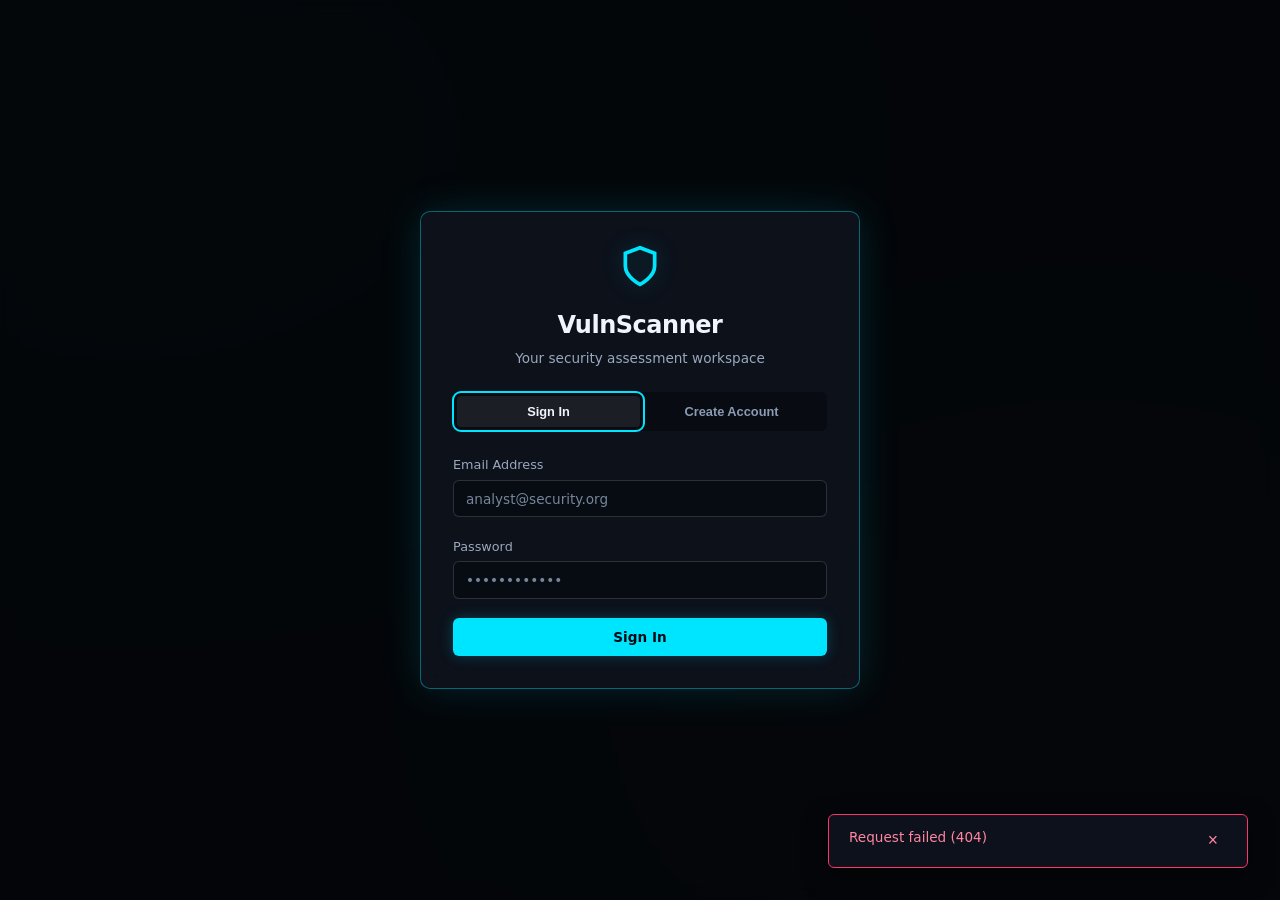
==== frontend/index.html @ 940dbb70 "Initial commit: VulnScanner baseline Includes lint cleanup (ruff clean) and parsing Nmap XML with de" ====
<!DOCTYPE html>
<html lang="en">
<head>
  <meta charset="UTF-8">
  <meta name="viewport" content="width=device-width, initial-scale=1.0">
  <title>VulnScanner | Security Assessment Workspace</title>
  <meta name="description" content="Manage authorized security scans, review findings, and prepare vulnerability assessment reports.">
  <meta name="theme-color" content="#07090e">
  <link rel="stylesheet" href="styles.css">
</head>
<body class="cyber-theme">
  <a href="#main-content" class="skip-link">Skip to main content</a>
  <!-- Toast Container: each toast carries its own status or alert role. -->
  <div id="toast-container" class="toast-container"></div>

  <!-- Shown until the stored session has been checked. -->
  <div id="session-check" class="session-check" role="status">
    <span class="spinner" aria-hidden="true"></span>
    <span>Checking your session…</span>
  </div>
  <noscript><p class="session-check">VulnScanner needs JavaScript to run.</p></noscript>

  <!-- Auth Modal (Login / Register) -->
  <div id="auth-modal" class="modal-backdrop hidden">
    <div class="modal-card glass-panel auth-card" role="dialog" aria-modal="true" aria-labelledby="auth-dialog-title" tabindex="-1">
      <div class="auth-header">
        <div class="logo-badge">
          <div class="shield-pulse"></div>
          <svg class="shield-icon" viewBox="0 0 24 24" fill="none" stroke="currentColor" stroke-width="2">
            <path d="M12 22s8-4 8-10V5l-8-3-8 3v7c0 6 8 10 8 10z"/>
          </svg>
        </div>
        <h2 id="auth-dialog-title">VulnScanner</h2>
        <p class="subtitle">Your security assessment workspace</p>
      </div>

      <div class="auth-tabs" aria-label="Account access">
        <button type="button" id="tab-login-btn" class="auth-tab-btn active" aria-pressed="true" data-action="switch-auth-tab" data-tab="login">Sign In</button>
        <button type="button" id="tab-register-btn" class="auth-tab-btn" aria-pressed="false" data-action="switch-auth-tab" data-tab="register">Create Account</button>
      </div>

      <!-- Login Form -->
      <form id="login-form" class="auth-form">
        <div class="form-group">
          <label for="login-email">Email Address</label>
          <input type="email" id="login-email" required placeholder="analyst@security.org" autocomplete="username">
        </div>
        <div class="form-group">
          <label for="login-password">Password</label>
          <input type="password" id="login-password" required placeholder="••••••••••••" autocomplete="current-password">
        </div>
        <button type="submit" id="login-submit-btn" class="btn btn-primary btn-block">
          <span class="btn-text">Sign In</span>
          <span class="spinner hidden" aria-hidden="true"></span>
        </button>
      </form>

      <!-- Register Form -->
      <form id="register-form" class="auth-form hidden">
        <div class="form-group">
          <label for="reg-fullname">Full Name</label>
          <input type="text" id="reg-fullname" required placeholder="Alex Vance" autocomplete="name">
        </div>
        <div class="form-group">
          <label for="reg-email">Email Address</label>
          <input type="email" id="reg-email" required placeholder="alex@company.com" autocomplete="email">
        </div>
        <div class="form-group">
          <label for="reg-password">Password (12+ characters)</label>
          <input type="password" id="reg-password" required minlength="12" placeholder="Minimum 12 characters" autocomplete="new-password">
        </div>
        <button type="submit" id="reg-submit-btn" class="btn btn-primary btn-block">
          <span class="btn-text">Create Account</span>
          <span class="spinner hidden" aria-hidden="true"></span>
        </button>
        <p class="form-hint auth-note">After signing in, create an organization to organize your scans and findings.</p>
      </form>
    </div>
  </div>

  <!-- Application Shell -->
  <div id="app-shell" class="app-layout hidden">
    <!-- Sidebar Navigation -->
    <aside class="sidebar glass-panel">
      <div class="brand-section">
        <div class="brand-logo">
          <svg class="brand-svg" viewBox="0 0 24 24" fill="none" stroke="currentColor" stroke-width="2">
            <path d="M12 22s8-4 8-10V5l-8-3-8 3v7c0 6 8 10 8 10z"/>
          </svg>
        </div>
        <div class="brand-info">
          <span class="brand-title">VulnScanner</span>
          <span class="brand-version">SECURITY WORKSPACE</span>
        </div>
      </div>

      <!-- Organization Selector -->
      <div class="org-selector-container">
        <label class="section-label" for="active-org-select">Active Organization</label>
        <div class="select-wrapper">
          <select id="active-org-select">
            <option value="">Loading Organizations...</option>
          </select>
        </div>
        <button type="button" class="btn btn-xs btn-ghost mt-1" data-action="open-modal" data-modal="new-org-modal">+ New Organization</button>
      </div>

      <!-- Navigation Links -->
      <nav class="nav-menu" aria-label="Workspace navigation">
        <button type="button" class="nav-item active" data-action="navigate" data-view="dashboard">
          <svg viewBox="0 0 24 24" fill="none" stroke="currentColor" stroke-width="2"><rect x="3" y="3" width="7" height="7"/><rect x="14" y="3" width="7" height="7"/><rect x="14" y="14" width="7" height="7"/><rect x="3" y="14" width="7" height="7"/></svg>
          <span>Dashboard</span>
        </button>
        <button type="button" class="nav-item" data-action="navigate" data-view="scans">
          <svg viewBox="0 0 24 24" fill="none" stroke="currentColor" stroke-width="2"><path d="M22 12A10 10 0 0 0 12 2v10z"/><path d="M12 22a10 10 0 0 0 10-10H12z"/></svg>
          <span>Scans & Audits</span>
        </button>
        <button type="button" class="nav-item" data-action="navigate" data-view="findings">
          <svg viewBox="0 0 24 24" fill="none" stroke="currentColor" stroke-width="2"><path d="M10.29 3.86L1.82 18a2 2 0 0 0 1.71 3h16.94a2 2 0 0 0 1.71-3L13.71 3.86a2 2 0 0 0-3.42 0z"/><line x1="12" y1="9" x2="12" y2="13"/><line x1="12" y1="17" x2="12.01" y2="17"/></svg>
          <span>Findings & Guidance</span>
        </button>
        <button type="button" class="nav-item" data-action="navigate" data-view="assets">
          <svg viewBox="0 0 24 24" fill="none" stroke="currentColor" stroke-width="2"><rect x="2" y="2" width="20" height="8" rx="2" ry="2"/><rect x="2" y="14" width="20" height="8" rx="2" ry="2"/><line x1="6" y1="6" x2="6.01" y2="6"/><line x1="6" y1="18" x2="6.01" y2="18"/></svg>
          <span>Asset Inventory</span>
        </button>
        <button type="button" class="nav-item" data-action="navigate" data-view="authorizations">
          <svg viewBox="0 0 24 24" fill="none" stroke="currentColor" stroke-width="2"><path d="M14 2H6a2 2 0 0 0-2 2v16a2 2 0 0 0 2 2h12a2 2 0 0 0 2-2V8z"/><polyline points="14 2 14 8 20 8"/><line x1="16" y1="13" x2="8" y2="13"/><line x1="16" y1="17" x2="8" y2="17"/><polyline points="10 9 9 9 8 9"/></svg>
          <span>Scope Authorizations</span>
        </button>
        <button type="button" class="nav-item" data-action="navigate" data-view="reports">
          <svg viewBox="0 0 24 24" fill="none" stroke="currentColor" stroke-width="2"><path d="M21 15v4a2 2 0 0 1-2 2H5a2 2 0 0 1-2-2v-4"/><polyline points="7 10 12 15 17 10"/><line x1="12" y1="15" x2="12" y2="3"/></svg>
          <span>Reports Center</span>
        </button>
      </nav>

      <!-- Scanner Telemetry Monitor in Sidebar -->
      <div class="sidebar-telemetry glass-panel-subtle">
        <div class="telemetry-header">
          <span class="telemetry-title">Scanner Availability</span>
          <span id="scanner-health-dot" class="status-indicator" role="img" aria-label="Checking scanner availability"></span>
        </div>
        <div id="toolchain-list" class="tool-tags">
          <span class="tool-tag" id="tool-nmap">Nmap <span class="tag-status">...</span></span>
          <span class="tool-tag" id="tool-nuclei">Nuclei <span class="tag-status">...</span></span>
          <span class="tool-tag" id="tool-testssl">TestSSL <span class="tag-status">...</span></span>
        </div>
      </div>

      <!-- User Profile & Logout -->
      <div class="sidebar-footer">
        <div class="user-info">
          <div class="user-avatar" id="user-avatar-initials">U</div>
          <div class="user-details">
            <span class="user-name" id="user-display-name">Security Analyst</span>
            <span class="user-role" id="user-role-badge">Member</span>
          </div>
        </div>
        <button type="button" class="btn-icon" title="Sign out" aria-label="Sign out" data-action="logout">
          <svg viewBox="0 0 24 24" fill="none" stroke="currentColor" stroke-width="2"><path d="M9 21H5a2 2 0 0 1-2-2V5a2 2 0 0 1 2-2h4"/><polyline points="16 17 21 12 16 7"/><line x1="21" y1="12" x2="9" y2="12"/></svg>
        </button>
      </div>
    </aside>

    <!-- Main Content Area -->
    <main id="main-content" class="main-content" tabindex="-1">
      <!-- Top Bar -->
      <header class="topbar glass-panel">
        <div class="topbar-left">
          <h1 id="page-title" class="page-title" tabindex="-1">Dashboard</h1>
          <span id="page-subtitle" class="page-subtitle">Security posture overview</span>
        </div>
        <div class="topbar-right">
          <button type="button" id="refresh-data-btn" class="btn btn-ghost" data-action="refresh" aria-label="Refresh organization data">
            <svg viewBox="0 0 24 24" fill="none" stroke="currentColor" stroke-width="2" class="btn-svg" aria-hidden="true"><polyline points="23 4 23 10 17 10"/><polyline points="1 20 1 14 7 14"/><path d="M3.51 9a9 9 0 0 1 14.85-3.36L23 10M1 14l4.64 4.36A9 9 0 0 0 20.49 15"/></svg>
            <span class="btn-text">Refresh</span>
          </button>
          <button type="button" id="quick-scan-btn" class="btn btn-primary" data-min-role="analyst" data-action="open-modal" data-modal="new-scan-modal">
            <svg viewBox="0 0 24 24" fill="none" stroke="currentColor" stroke-width="2" class="btn-svg"><polygon points="5 3 19 12 5 21 5 3"/></svg>
            <span>Launch New Scan</span>
          </button>
        </div>
      </header>

      <!-- View Containers -->
      <div class="content-scroll">
        <!-- 1. DASHBOARD VIEW -->
        <section id="view-dashboard" class="view-panel active">
          <div class="workspace-intro">
            <div>
              <p class="eyebrow">ASSESS · UNDERSTAND · REMEDIATE</p>
              <h2>A clearer view of your exposure</h2>
              <p>Track authorized assessments and prioritize findings with the evidence behind them.</p>
            </div>
            <span class="workspace-marker"><span class="status-indicator"></span> Assessment workspace</span>
          </div>
          <!-- Stat Metrics Grid -->
          <div class="metrics-grid">
            <div class="metric-card glass-panel border-glow-cyan">
              <div class="metric-icon cyan">
                <svg viewBox="0 0 24 24" fill="none" stroke="currentColor" stroke-width="2"><circle cx="12" cy="12" r="10"/><polyline points="12 6 12 12 16 14"/></svg>
              </div>
              <div class="metric-data">
                <span class="metric-label">Active / Total Scans</span>
                <span class="metric-value" id="stat-scans-count">0 / 0</span>
              </div>
            </div>

            <div class="metric-card glass-panel border-glow-red">
              <div class="metric-icon red">
                <svg viewBox="0 0 24 24" fill="none" stroke="currentColor" stroke-width="2"><path d="M10.29 3.86L1.82 18a2 2 0 0 0 1.71 3h16.94a2 2 0 0 0 1.71-3L13.71 3.86a2 2 0 0 0-3.42 0z"/></svg>
              </div>
              <div class="metric-data">
                <span class="metric-label">Critical & High Findings</span>
                <span class="metric-value text-red" id="stat-critical-count">0</span>
              </div>
            </div>

            <div class="metric-card glass-panel border-glow-green">
              <div class="metric-icon green">
                <svg viewBox="0 0 24 24" fill="none" stroke="currentColor" stroke-width="2"><rect x="2" y="2" width="20" height="8" rx="2"/><rect x="2" y="14" width="20" height="8" rx="2"/></svg>
              </div>
              <div class="metric-data">
                <span class="metric-label">Discovered Assets</span>
                <span class="metric-value text-green" id="stat-assets-count">0</span>
              </div>
            </div>

            <div class="metric-card glass-panel border-glow-amber">
              <div class="metric-icon amber">
                <svg viewBox="0 0 24 24" fill="none" stroke="currentColor" stroke-width="2"><path d="M12 22s8-4 8-10V5l-8-3-8 3v7c0 6 8 10 8 10z"/></svg>
              </div>
              <div class="metric-data">
                <span class="metric-label">Authorizations in Scope</span>
                <span class="metric-value text-amber" id="stat-auth-count">0</span>
              </div>
            </div>
          </div>

          <!-- Recent Scans & Vulnerability Breakdown -->
          <div class="dashboard-columns">
            <div class="dashboard-col glass-panel">
              <div class="col-header">
                <h3>Recent Scan Executions</h3>
                <button type="button" class="btn btn-xs btn-ghost" data-action="navigate" data-view="scans" aria-label="View all scans">View All</button>
              </div>
              <div id="dashboard-recent-scans" class="table-responsive">
                <div class="empty-state">No scans recorded for this organization.</div>
              </div>
            </div>

            <div class="dashboard-col glass-panel">
              <div class="col-header">
                <h3>Top Severity Findings</h3>
                <button type="button" class="btn btn-xs btn-ghost" data-action="navigate" data-view="findings" aria-label="Triage all findings">Triage All</button>
              </div>
              <div id="dashboard-top-findings" class="findings-mini-list">
                <div class="empty-state">No findings recorded yet. Results will appear after an assessment.</div>
              </div>
            </div>
          </div>
          <div class="assessment-guide glass-panel-subtle">
            <div class="guide-heading">
              <h3>Start with an authorized assessment</h3>
              <p>A scan's coverage and evidence help you interpret its findings.</p>
            </div>
            <div class="guide-steps">
              <button type="button" class="guide-step" data-action="navigate" data-view="authorizations"><span class="step-number">01</span><span><strong>Define your scope</strong><small>Record permission and approved targets</small></span><span class="step-arrow" aria-hidden="true">↗</span></button>
              <button type="button" class="guide-step" data-action="navigate" data-view="scans"><span class="step-number">02</span><span><strong>Run an assessment</strong><small>Choose a profile and follow its progress</small></span><span class="step-arrow" aria-hidden="true">↗</span></button>
              <button type="button" class="guide-step" data-action="navigate" data-view="findings"><span class="step-number">03</span><span><strong>Review the evidence</strong><small>Triage findings and plan remediation</small></span><span class="step-arrow" aria-hidden="true">↗</span></button>
            </div>
          </div>
        </section>

        <!-- 2. SCANS & AUDITS VIEW -->
        <section id="view-scans" class="view-panel">
          <div class="panel-header-actions">
            <div>
              <h2>Security Scans & Assessments</h2>
              <p class="section-desc">Manage, trigger, and inspect live vulnerability assessment jobs.</p>
            </div>
            <button type="button" class="btn btn-primary" data-min-role="analyst" data-action="open-modal" data-modal="new-scan-modal">+ Configure & Run Scan</button>
          </div>

          <!-- Live Scan Terminal Stream (when active scan selected) -->
          <div id="live-scan-container" class="live-scan-card glass-panel hidden">
            <div class="live-scan-header">
              <div class="live-title-group">
                <span class="pulse-indicator"></span>
                <span class="live-title">Live Execution Console: <strong id="live-scan-target">Target</strong></span>
                <span class="badge badge-info" id="live-scan-status-badge" aria-live="polite">RUNNING</span>
              </div>
              <div class="live-actions">
                <span class="elapsed-timer" id="live-scan-timer">00:00</span>
                <button type="button" class="btn btn-xs btn-danger" id="cancel-scan-btn" data-action="cancel-scan">Cancel Scan</button>
                <button type="button" class="btn btn-xs btn-ghost" data-action="close-monitor">Close Monitor</button>
              </div>
            </div>
            <div class="progress-bar-container">
              <div id="live-scan-progress-bar" class="progress-bar" role="progressbar" aria-label="Scan progress" aria-valuemin="0" aria-valuemax="100" aria-valuenow="0"></div>
            </div>
            <pre id="live-scan-console" class="terminal-window" tabindex="0" aria-label="Live scan activity">Connecting to live scan stream...</pre>
          </div>

          <!-- Historical Scans Table -->
          <div class="glass-panel mt-3">
            <div id="scans-table-container" class="table-responsive">
              <table class="data-table">
                <thead>
                  <tr>
                    <th>Scan ID</th>
                    <th>Profile</th>
                    <th>Targets</th>
                    <th>Status</th>
                    <th>Findings</th>
                    <th>Created</th>
                    <th>Actions</th>
                  </tr>
                </thead>
                <tbody id="scans-tbody">
                  <tr><td colspan="7" class="text-center">Loading scan runs...</td></tr>
                </tbody>
              </table>
            </div>
          </div>
        </section>

        <!-- 3. FINDINGS & AI TRIAGE VIEW -->
        <section id="view-findings" class="view-panel">
          <div class="panel-header-actions">
            <div>
              <h2>Vulnerability Findings & AI Remediation</h2>
              <p class="section-desc">Review scanner evidence, severity, and remediation guidance in one place.</p>
            </div>
            <div class="filter-group">
              <select id="findings-severity-filter" aria-label="Filter by severity">
                <option value="">All Severities</option>
                <option value="critical">Critical</option>
                <option value="high">High</option>
                <option value="medium">Medium</option>
                <option value="low">Low</option>
                <option value="info">Informational</option>
              </select>
              <select id="findings-status-filter" aria-label="Filter by finding status">
                <option value="">All Statuses</option>
                <option value="open">Open</option>
                <option value="in_progress">In Progress</option>
                <option value="fixed">Fixed</option>
                <option value="accepted_risk">Accepted Risk</option>
                <option value="false_positive">False Positive</option>
              </select>
            </div>
          </div>

          <div class="glass-panel">
            <div class="table-responsive">
              <table class="data-table">
                <thead>
                  <tr>
                    <th>Severity</th>
                    <th>Vulnerability Title</th>
                    <th>Target / Host</th>
                    <th>Port/Proto</th>
                    <th>Tool</th>
                    <th>Status</th>
                    <th>Remediation & Details</th>
                  </tr>
                </thead>
                <tbody id="findings-tbody">
                  <tr><td colspan="7" class="text-center">Loading findings...</td></tr>
                </tbody>
              </table>
            </div>
          </div>
        </section>

        <!-- 4. ASSET INVENTORY VIEW -->
        <section id="view-assets" class="view-panel">
          <div class="panel-header-actions">
            <div>
              <h2>Discovered Assets & Services</h2>
              <p class="section-desc">Inventory of active IP addresses, hostnames, and exposed network services.</p>
            </div>
          </div>

          <div class="glass-panel">
            <div class="table-responsive">
              <table class="data-table">
                <thead>
                  <tr>
                    <th>Type</th>
                    <th>IP Address</th>
                    <th>Hostname</th>
                    <th>OS Detection</th>
                    <th>Open Ports & Services</th>
                    <th>First Discovered</th>
                  </tr>
                </thead>
                <tbody id="assets-tbody">
                  <tr><td colspan="6" class="text-center">Loading assets...</td></tr>
                </tbody>
              </table>
            </div>
          </div>
        </section>

        <!-- 5. SCOPE AUTHORIZATIONS VIEW -->
        <section id="view-authorizations" class="view-panel">
          <div class="panel-header-actions">
            <div>
              <h2>Scope Authorizations</h2>
              <p class="section-desc">Record permission, approved targets, and validity dates before launching a scan.</p>
            </div>
            <button type="button" class="btn btn-primary" data-min-role="admin" data-action="open-modal" data-modal="new-auth-modal">+ Authorize New Targets</button>
          </div>

          <div class="glass-panel">
            <div class="table-responsive">
              <table class="data-table">
                <thead>
                  <tr>
                    <th>Reference / Signer</th>
                    <th>Authorized Targets / Scope</th>
                    <th>Status</th>
                    <th>Authorized On</th>
                    <th>Expires</th>
                    <th>Actions</th>
                  </tr>
                </thead>
                <tbody id="authorizations-tbody">
                  <tr><td colspan="6" class="text-center">Loading authorizations...</td></tr>
                </tbody>
              </table>
            </div>
          </div>
        </section>

        <!-- 6. REPORTS CENTER VIEW -->
        <section id="view-reports" class="view-panel">
          <div class="panel-header-actions">
            <div>
              <h2>Vulnerability Reports Center</h2>
              <p class="section-desc">Generate executive summaries and technical vulnerability reports.</p>
            </div>
            <button type="button" class="btn btn-primary" data-min-role="analyst" data-action="open-modal" data-modal="new-report-modal">+ Generate New Report</button>
          </div>

          <div class="glass-panel">
            <div class="table-responsive">
              <table class="data-table">
                <thead>
                  <tr>
                    <th>Title</th>
                    <th>Report Type</th>
                    <th>Generated For Scan</th>
                    <th>Created At</th>
                    <th>Download / View</th>
                  </tr>
                </thead>
                <tbody id="reports-tbody">
                  <tr><td colspan="5" class="text-center">Loading generated reports...</td></tr>
                </tbody>
              </table>
            </div>
          </div>
        </section>
      </div>
    </main>
  </div>

  <!-- MODAL: Launch Scan -->
  <div id="new-scan-modal" class="modal-backdrop hidden">
    <div class="modal-card glass-panel modal-lg" role="dialog" aria-modal="true" aria-labelledby="scan-dialog-title" tabindex="-1">
      <div class="modal-header">
        <h3 id="scan-dialog-title">Launch Security Scan</h3>
        <button type="button" class="modal-close" aria-label="Close scan dialog" data-action="close-modal" data-modal="new-scan-modal">&times;</button>
      </div>
      <form id="new-scan-form">
        <div class="form-group">
          <label for="scan-auth-select">Authorized Scope Reference *</label>
          <select id="scan-auth-select" required aria-describedby="scan-scope-hint">
            <option value="">Select approved scope authorization...</option>
          </select>
          <small id="scan-scope-hint" class="form-hint">Choose a valid authorization covering every target in this scan.</small>
          <div id="scan-approved-targets" class="approved-targets hidden" aria-live="polite">
            <span class="approved-targets-label">Approved targets</span>
            <ul id="scan-approved-targets-list" class="approved-target-list"></ul>
            <button type="button" id="use-approved-targets-btn" class="btn btn-xs btn-ghost" data-action="use-approved-targets">Use approved targets</button>
          </div>
        </div>

        <div class="form-group">
          <label for="scan-profile-select">Scan Assessment Profile *</label>
          <select id="scan-profile-select" required>
            <option value="">Select scanner profile...</option>
          </select>
          <div id="profile-description" class="profile-meta-box hidden"></div>
        </div>

        <div class="form-group">
          <label for="scan-targets-input">Target Addresses (Separated by space or comma) *</label>
          <textarea id="scan-targets-input" rows="3" required placeholder="e.g. app.example.com, 192.168.1.10" spellcheck="false" autocapitalize="none" aria-describedby="scan-targets-hint"></textarea>
          <small id="scan-targets-hint" class="form-hint">Must strictly belong to the authorized targets defined in your selected scope. The server accepts at most 50 targets per scan.</small>
        </div>

        <div id="intrusive-warning" class="alert-box alert-warning hidden">
          <strong>⚠️ Intrusive Scan Confirmation Required:</strong>
          <p>This profile performs active vulnerability testing that may generate significant traffic or trigger alerts. Only authorized administrators may launch this assessment.</p>
          <label class="checkbox-label">
            <input type="checkbox" id="intrusive-checkbox">
            I confirm explicit authorization for intrusive vulnerability testing against these targets.
          </label>
        </div>

        <div class="modal-footer">
          <button type="button" class="btn btn-ghost" data-action="close-modal" data-modal="new-scan-modal">Cancel</button>
          <button type="submit" id="start-scan-submit-btn" class="btn btn-primary">
            <span>Launch Scan</span>
          </button>
        </div>
      </form>
    </div>
  </div>

  <!-- MODAL: Create Authorization -->
  <div id="new-auth-modal" class="modal-backdrop hidden">
    <div class="modal-card glass-panel" role="dialog" aria-modal="true" aria-labelledby="authorization-dialog-title" tabindex="-1">
      <div class="modal-header">
        <h3 id="authorization-dialog-title">Authorize Target Scope</h3>
        <button type="button" class="modal-close" aria-label="Close authorization dialog" data-action="close-modal" data-modal="new-auth-modal">&times;</button>
      </div>
      <form id="new-auth-form">
        <div class="form-group">
          <label for="auth-signer-title">Authorization Title *</label>
          <input type="text" id="auth-signer-title" required minlength="3" maxlength="255" placeholder="e.g. October infrastructure assessment">
        </div>
        <div class="form-group">
          <label for="auth-signer-name">Authorized Signer Name *</label>
          <input type="text" id="auth-signer-name" required minlength="2" maxlength="255" placeholder="Jane Doe" autocomplete="name">
        </div>
        <div class="form-group">
          <label for="auth-signer-email">Signer Email *</label>
          <input type="email" id="auth-signer-email" required placeholder="jane.doe@company.com" autocomplete="email">
        </div>
        <div class="form-group">
          <label for="auth-targets">Allowed Targets (IPs, FQDNs, CIDRs separated by space or newline) *</label>
          <textarea id="auth-targets" rows="3" required placeholder="192.168.1.0/24&#10;security.example.com&#10;10.0.0.50" spellcheck="false" autocapitalize="none"></textarea>
        </div>
        <div class="form-row">
          <div class="form-group col-half">
            <label for="auth-date">Authorized On *</label>
            <input type="date" id="auth-date" required>
          </div>
          <div class="form-group col-half">
            <label for="auth-expiration">Expiration Date</label>
            <input type="date" id="auth-expiration">
          </div>
        </div>
        <div class="form-group">
          <label for="auth-notes">Scope Notes</label>
          <textarea id="auth-notes" rows="2" placeholder="Optional limits, contacts, or permitted testing windows"></textarea>
        </div>
        <div class="modal-footer">
          <button type="button" class="btn btn-ghost" data-action="close-modal" data-modal="new-auth-modal">Cancel</button>
          <button type="submit" id="create-auth-submit-btn" class="btn btn-primary">Save Authorization</button>
        </div>
      </form>
    </div>
  </div>

  <!-- MODAL: Finding Details & AI Remediation -->
  <div id="finding-detail-modal" class="modal-backdrop hidden">
    <div class="modal-card glass-panel modal-lg" role="dialog" aria-modal="true" aria-labelledby="finding-modal-title" tabindex="-1">
      <div class="modal-header">
        <div class="modal-title-with-badge">
          <span id="finding-modal-severity" class="badge">CRITICAL</span>
          <h3 id="finding-modal-title">Vulnerability Details</h3>
        </div>
        <button type="button" class="modal-close" aria-label="Close finding details" data-action="close-modal" data-modal="finding-detail-modal">&times;</button>
      </div>

      <div class="finding-modal-content">
        <div class="finding-meta-grid">
          <div class="meta-item">
            <span class="meta-label">Target Host</span>
            <span class="meta-val" id="finding-modal-target">-</span>
          </div>
          <div class="meta-item">
            <span class="meta-label">CVSS Base Score</span>
            <span class="meta-val text-red" id="finding-modal-cvss">-</span>
          </div>
          <div class="meta-item">
            <span class="meta-label">Detected By Tool</span>
            <span class="meta-val" id="finding-modal-tool">-</span>
          </div>
          <div class="meta-item">
            <span class="meta-label">Port / Protocol</span>
            <span class="meta-val" id="finding-modal-port">-</span>
          </div>
        </div>

        <div class="finding-section">
          <h4>Vulnerability Description</h4>
          <p id="finding-modal-desc" class="desc-text">-</p>
        </div>

        <div class="finding-section" id="finding-evidence-section">
          <h4>Scanner Evidence</h4>
          <pre id="finding-modal-evidence" class="code-preview" tabindex="0" aria-label="Scanner evidence">-</pre>
        </div>

        <!-- AI Remediation Guidance Section -->
        <div class="ai-guidance-container glass-panel-subtle">
          <div class="ai-guidance-header">
            <div class="ai-brand">
              <svg viewBox="0 0 24 24" fill="none" stroke="currentColor" stroke-width="2" class="ai-icon">
                <path d="M12 2v4M12 18v4M4.93 4.93l2.83 2.83M16.24 16.24l2.83 2.83M2 12h4M18 12h4M4.93 19.07l2.83-2.83M16.24 7.76l2.83-2.83"/>
              </svg>
              <span>AI Remediation Guidance</span>
            </div>
            <button type="button" id="fetch-ai-fix-btn" class="btn btn-xs btn-ai" data-action="generate-remediation">
              <span>Generate Guidance</span>
              <span class="spinner hidden" aria-hidden="true"></span>
            </button>
          </div>
          <div id="ai-remediation-body" class="ai-body">
            <p class="placeholder-text">Generate suggested remediation steps and validate them against your environment before applying changes.</p>
          </div>
        </div>
        <div class="finding-section triage-controls">
          <h4>Finding Status</h4>
          <div class="form-group">
            <label for="update-finding-status-select">Triage Status</label>
            <select id="update-finding-status-select">
              <option value="open">Open</option>
              <option value="in_progress">In Progress</option>
              <option value="fixed">Fixed</option>
              <option value="accepted_risk">Accepted Risk</option>
              <option value="false_positive">False Positive</option>
            </select>
          </div>
          <div id="finding-status-reason-group" class="form-group hidden">
            <label for="status-reason-input">Reason for Accepting Risk *</label>
            <textarea id="status-reason-input" rows="3" placeholder="Explain the decision, compensating controls, and review plan"></textarea>
          </div>
        </div>
      </div>

      <div class="modal-footer">
        <button type="button" class="btn btn-ghost" data-action="close-modal" data-modal="finding-detail-modal">Close</button>
        <button type="button" id="save-finding-status-btn" class="btn btn-primary" data-action="save-finding-status">Save Status</button>
      </div>
    </div>
  </div>

  <!-- MODAL: Generate Report -->
  <div id="new-report-modal" class="modal-backdrop hidden">
    <div class="modal-card glass-panel" role="dialog" aria-modal="true" aria-labelledby="report-dialog-title" tabindex="-1">
      <div class="modal-header">
        <h3 id="report-dialog-title">Generate Vulnerability Report</h3>
        <button type="button" class="modal-close" aria-label="Close report dialog" data-action="close-modal" data-modal="new-report-modal">&times;</button>
      </div>
      <form id="new-report-form">
        <div class="form-group">
          <label for="report-scan-select">Assessment Scope</label>
          <select id="report-scan-select">
            <option value="">All organization findings</option>
          </select>
          <small class="form-hint">Choose a specific scan to report on its findings and execution coverage.</small>
        </div>
        <div class="form-group">
          <label for="report-type-select">Report Type *</label>
          <select id="report-type-select" required>
            <option value="executive">Executive Summary (Risk & metrics)</option>
            <option value="technical">Technical Assessment (Findings & evidence)</option>
          </select>
        </div>
        <div class="form-group">
          <label for="report-title-input">Report Title</label>
          <input type="text" id="report-title-input" placeholder="e.g. Q4 Infrastructure Security Assessment">
        </div>
        <div class="modal-footer">
          <button type="button" class="btn btn-ghost" data-action="close-modal" data-modal="new-report-modal">Cancel</button>
          <button type="submit" id="create-report-submit-btn" class="btn btn-primary">Generate Report</button>
        </div>
      </form>
    </div>
  </div>

  <!-- MODAL: New Organization -->
  <div id="new-org-modal" class="modal-backdrop hidden">
    <div class="modal-card glass-panel" role="dialog" aria-modal="true" aria-labelledby="organization-dialog-title" tabindex="-1">
      <div class="modal-header">
        <h3 id="organization-dialog-title">Create Organization</h3>
        <button type="button" class="modal-close" aria-label="Close organization dialog" data-action="close-modal" data-modal="new-org-modal">&times;</button>
      </div>
      <form id="new-org-form">
        <div class="form-group">
          <label for="org-name-input">Organization Name *</label>
          <input type="text" id="org-name-input" required placeholder="Acme Cyber Security Corp">
        </div>
        <div class="form-group">
          <label for="org-slug-input">Organization Slug</label>
          <input type="text" id="org-slug-input" placeholder="Optional: generated from organization name" pattern="[a-z0-9]+(?:-[a-z0-9]+)*" autocomplete="off" spellcheck="false" autocapitalize="none">
          <small class="form-hint">Use lowercase letters, numbers, and hyphens.</small>
        </div>
        <div class="modal-footer">
          <button type="button" class="btn btn-ghost" data-action="close-modal" data-modal="new-org-modal">Cancel</button>
          <button type="submit" id="create-org-submit-btn" class="btn btn-primary">Create Organization</button>
        </div>
      </form>
    </div>
  </div>

  <script src="app.js"></script>
</body>
</html>
---- frontend/styles.css ----
/* ════════════════════════════════════════════════════════════════════════════
   VULNSCANNER - ADVANCED CYBERSECURITY DESIGN SYSTEM
   ════════════════════════════════════════════════════════════════════════════ */

:root {
  color-scheme: dark;
  --bg-space: #07090e;
  --bg-deep: #0c1017;
  --bg-panel: rgba(16, 22, 34, 0.75);
  --bg-panel-hover: rgba(23, 31, 48, 0.85);
  --bg-panel-subtle: rgba(255, 255, 255, 0.03);
  
  --border-subtle: rgba(255, 255, 255, 0.07);
  --border-bright: rgba(255, 255, 255, 0.15);
  --border-cyan: rgba(0, 229, 255, 0.4);
  
  --text-primary: #f0f4fc;
  --text-secondary: #9aa8be;
  --text-muted: #8a9bb4;
  
  --cyan: #00e5ff;
  --cyan-glow: rgba(0, 229, 255, 0.25);
  --green: #00f090;
  --green-glow: rgba(0, 240, 144, 0.25);
  --red: #ff3366;
  --red-glow: rgba(255, 51, 102, 0.25);
  --amber: #ffb700;
  --amber-glow: rgba(255, 183, 0, 0.25);
  --violet: #a855f7;
  --violet-glow: rgba(168, 85, 247, 0.25);

  /* Fonts are not downloaded (CSP font-src 'self'); installed faces are used when present. */
  --font-sans: 'Inter', system-ui, -apple-system, 'Segoe UI', Roboto, 'Helvetica Neue', Arial, sans-serif;
  --font-mono: 'Fira Code', ui-monospace, 'Cascadia Code', SFMono-Regular, Menlo, Consolas, 'Liberation Mono', monospace;

  --radius-sm: 6px;
  --radius-md: 10px;
  --radius-lg: 16px;
  --radius-full: 9999px;

  --transition: all 0.2s cubic-bezier(0.16, 1, 0.3, 1);
}

*, *::before, *::after {
  box-sizing: border-box;
  margin: 0;
  padding: 0;
}

body.cyber-theme {
  background-color: var(--bg-space);
  background-image: 
    radial-gradient(at 10% 15%, rgba(0, 229, 255, 0.04) 0px, transparent 50%),
    radial-gradient(at 85% 80%, rgba(168, 85, 247, 0.04) 0px, transparent 50%);
  color: var(--text-primary);
  font-family: var(--font-sans);
  line-height: 1.5;
  height: 100vh;
  height: 100dvh;
  overflow: hidden;
  -webkit-font-smoothing: antialiased;
}

/* ── Typography & Basics ─────────────────────────────────────────────────── */
h1, h2, h3, h4 {
  font-weight: 600;
  letter-spacing: -0.02em;
  color: var(--text-primary);
}

a {
  color: var(--cyan);
  text-decoration: none;
  transition: var(--transition);
}

a:hover {
  text-shadow: 0 0 8px var(--cyan-glow);
}

/* ── Glassmorphism Panels ────────────────────────────────────────────────── */
.glass-panel {
  background: var(--bg-panel);
  backdrop-filter: blur(16px);
  -webkit-backdrop-filter: blur(16px);
  border: 1px solid var(--border-subtle);
  border-radius: var(--radius-md);
  box-shadow: 0 8px 32px 0 rgba(0, 0, 0, 0.37);
}

.glass-panel-subtle {
  background: var(--bg-panel-subtle);
  border: 1px solid var(--border-subtle);
  border-radius: var(--radius-sm);
}

.border-glow-cyan { border-color: rgba(0, 229, 255, 0.2); }
.border-glow-red { border-color: rgba(255, 51, 102, 0.2); }
.border-glow-green { border-color: rgba(0, 240, 144, 0.2); }
.border-glow-amber { border-color: rgba(255, 183, 0, 0.2); }

/* ── Layout Shell ────────────────────────────────────────────────────────── */
.app-layout {
  display: flex;
  height: 100vh;
  height: 100dvh;
  width: 100%;
}

.sidebar {
  width: 270px;
  min-width: 270px;
  height: 100%;
  display: flex;
  flex-direction: column;
  padding: 1.25rem;
  border-radius: 0;
  border-right: 1px solid var(--border-subtle);
  border-top: none;
  border-bottom: none;
  border-left: none;
  z-index: 10;
  overflow-y: auto;
}

.brand-section {
  display: flex;
  align-items: center;
  gap: 0.75rem;
  padding-bottom: 1.25rem;
  border-bottom: 1px solid var(--border-subtle);
}

.brand-svg {
  width: 28px;
  height: 28px;
  stroke: var(--cyan);
  filter: drop-shadow(0 0 6px var(--cyan-glow));
}

.brand-title {
  font-size: 1.15rem;
  font-weight: 700;
  letter-spacing: -0.01em;
  background: linear-gradient(135deg, #ffffff 40%, var(--cyan) 100%);
  -webkit-background-clip: text;
  -webkit-text-fill-color: transparent;
}

.brand-version {
  font-size: 0.65rem;
  font-family: var(--font-mono);
  color: var(--cyan);
  letter-spacing: 0.05em;
  display: block;
}

/* ── Org Selector ────────────────────────────────────────────────────────── */
.org-selector-container {
  margin: 1.25rem 0 1rem;
}

.section-label {
  font-size: 0.7rem;
  font-weight: 600;
  text-transform: uppercase;
  letter-spacing: 0.05em;
  color: var(--text-muted);
  display: block;
  margin-bottom: 0.35rem;
}

.select-wrapper select, select, input, textarea {
  width: 100%;
  background: rgba(8, 12, 18, 0.85);
  border: 1px solid var(--border-bright);
  color: var(--text-primary);
  padding: 0.6rem 0.75rem;
  border-radius: var(--radius-sm);
  font-size: 0.85rem;
  font-family: var(--font-sans);
  outline: none;
  transition: var(--transition);
}

select:focus, input:focus, textarea:focus {
  border-color: var(--cyan);
  box-shadow: 0 0 0 2px var(--cyan-glow);
}

/* ── Navigation ──────────────────────────────────────────────────────────── */
.nav-menu {
  display: flex;
  flex-direction: column;
  gap: 0.35rem;
  flex: 1;
  min-height: 270px;
}

.nav-item {
  display: flex;
  align-items: center;
  gap: 0.75rem;
  padding: 0.65rem 0.85rem;
  border-radius: var(--radius-sm);
  background: transparent;
  border: none;
  color: var(--text-secondary);
  font-size: 0.875rem;
  font-weight: 500;
  cursor: pointer;
  transition: var(--transition);
  text-align: left;
}

.nav-item svg {
  width: 18px;
  height: 18px;
  stroke: currentColor;
  transition: var(--transition);
}

.nav-item:hover {
  background: var(--bg-panel-hover);
  color: var(--text-primary);
}

.nav-item.active {
  background: rgba(0, 229, 255, 0.08);
  color: var(--cyan);
  border-left: 3px solid var(--cyan);
  font-weight: 600;
}

.nav-item.active svg {
  stroke: var(--cyan);
  filter: drop-shadow(0 0 4px var(--cyan-glow));
}

/* ── Sidebar Telemetry ───────────────────────────────────────────────────── */
.sidebar-telemetry {
  padding: 0.75rem;
  margin-bottom: 1rem;
}

.telemetry-header {
  display: flex;
  justify-content: space-between;
  align-items: center;
  margin-bottom: 0.5rem;
}

.telemetry-title {
  font-size: 0.7rem;
  text-transform: uppercase;
  letter-spacing: 0.05em;
  color: var(--text-muted);
}

.status-indicator {
  width: 8px;
  height: 8px;
  border-radius: 50%;
  background: var(--text-muted);
}

.status-indicator.online {
  background: var(--green);
  box-shadow: 0 0 8px var(--green);
}

.tool-tags {
  display: flex;
  gap: 0.35rem;
  flex-wrap: wrap;
}

.tool-tag {
  font-size: 0.7rem;
  font-family: var(--font-mono);
  padding: 0.2rem 0.4rem;
  border-radius: 4px;
  background: rgba(255, 255, 255, 0.05);
  color: var(--text-secondary);
}

.tool-tag.active {
  background: rgba(0, 240, 144, 0.1);
  color: var(--green);
}

/* ── Sidebar Footer ──────────────────────────────────────────────────────── */
.sidebar-footer {
  display: flex;
  align-items: center;
  justify-content: space-between;
  padding-top: 1rem;
  border-top: 1px solid var(--border-subtle);
}

.user-info {
  display: flex;
  align-items: center;
  gap: 0.6rem;
}

.user-avatar {
  width: 32px;
  height: 32px;
  border-radius: 50%;
  background: linear-gradient(135deg, var(--cyan), var(--violet));
  color: #000;
  font-weight: 700;
  display: flex;
  align-items: center;
  justify-content: center;
  font-size: 0.8rem;
}

.user-details {
  display: flex;
  flex-direction: column;
}

.user-name {
  font-size: 0.8rem;
  font-weight: 600;
  color: var(--text-primary);
}

.user-role {
  font-size: 0.65rem;
  color: var(--cyan);
  text-transform: uppercase;
}

/* ── Main Content Area ───────────────────────────────────────────────────── */
.main-content {
  flex: 1;
  display: flex;
  flex-direction: column;
  height: 100%;
  overflow: hidden;
  min-width: 0;
  min-height: 0;
}

.topbar {
  display: flex;
  justify-content: space-between;
  align-items: center;
  padding: 1rem 2rem;
  border-radius: 0;
  border-left: none;
  border-top: none;
  border-right: none;
  z-index: 5;
}

.page-title {
  font-size: 1.35rem;
}

.page-subtitle {
  font-size: 0.8rem;
  color: var(--text-muted);
}

.content-scroll {
  flex: 1;
  overflow-y: auto;
  padding: 1.75rem 2rem;
  min-height: 0;
}

.view-panel {
  display: none;
}

.view-panel.active {
  display: block;
  animation: fadeIn 0.25s ease-out;
}

@keyframes fadeIn {
  from { opacity: 0; transform: translateY(6px); }
  to { opacity: 1; transform: translateY(0); }
}

/* ── Metrics Grid ────────────────────────────────────────────────────────── */
.metrics-grid {
  display: grid;
  grid-template-columns: repeat(4, minmax(0, 1fr));
  gap: 1.25rem;
  margin-bottom: 1.5rem;
}

.metric-card {
  padding: 1.25rem;
  display: flex;
  align-items: center;
  gap: 1rem;
  transition: var(--transition);
}

.metric-card:hover {
  transform: translateY(-2px);
}

.metric-icon {
  width: 44px;
  height: 44px;
  border-radius: var(--radius-sm);
  display: flex;
  align-items: center;
  justify-content: center;
}

.metric-icon svg { width: 22px; height: 22px; }
.metric-icon.cyan { background: rgba(0, 229, 255, 0.1); color: var(--cyan); }
.metric-icon.red { background: rgba(255, 51, 102, 0.1); color: var(--red); }
.metric-icon.green { background: rgba(0, 240, 144, 0.1); color: var(--green); }
.metric-icon.amber { background: rgba(255, 183, 0, 0.1); color: var(--amber); }

.metric-label {
  font-size: 0.75rem;
  color: var(--text-muted);
  text-transform: uppercase;
  font-weight: 600;
  display: block;
}

.metric-value {
  font-size: 1.6rem;
  font-weight: 700;
  font-family: var(--font-mono);
  color: var(--text-primary);
}

.text-red { color: var(--red) !important; }
.text-green { color: var(--green) !important; }
.text-amber { color: var(--amber) !important; }
.text-cyan { color: var(--cyan) !important; }
.text-muted { color: var(--text-muted) !important; }

/* ── Dashboard Columns ───────────────────────────────────────────────────── */
.dashboard-columns {
  display: grid;
  grid-template-columns: minmax(0, 1fr) minmax(0, 1fr);
  gap: 1.5rem;
}

.dashboard-col {
  padding: 1.25rem;
}

.col-header {
  display: flex;
  justify-content: space-between;
  align-items: center;
  margin-bottom: 1rem;
}

/* ── Buttons ─────────────────────────────────────────────────────────────── */
.btn {
  display: inline-flex;
  align-items: center;
  justify-content: center;
  gap: 0.5rem;
  padding: 0.6rem 1.2rem;
  border-radius: var(--radius-sm);
  font-size: 0.85rem;
  font-weight: 600;
  cursor: pointer;
  border: none;
  outline: none;
  transition: var(--transition);
  font-family: var(--font-sans);
  min-height: 38px;
}

.btn-primary {
  background: var(--cyan);
  color: #050b14;
  box-shadow: 0 0 14px var(--cyan-glow);
}

.btn-primary:hover {
  background: #33ebff;
  box-shadow: 0 0 20px var(--cyan-glow);
  transform: translateY(-1px);
}

.btn-ghost {
  background: transparent;
  color: var(--text-secondary);
  border: 1px solid var(--border-bright);
}

.btn-ghost:hover {
  background: rgba(255, 255, 255, 0.05);
  color: var(--text-primary);
}

.btn-danger {
  background: rgba(255, 51, 102, 0.15);
  color: var(--red);
  border: 1px solid var(--red);
}

.btn-danger:hover {
  background: var(--red);
  color: #fff;
  box-shadow: 0 0 14px var(--red-glow);
}

.btn-ai {
  background: linear-gradient(135deg, #7928ca, #ff0080);
  color: #fff;
  box-shadow: 0 0 14px rgba(255, 0, 128, 0.25);
}

.btn-ai:hover {
  filter: brightness(1.15);
  transform: translateY(-1px);
}

.btn-xs { padding: 0.35rem 0.65rem; font-size: 0.75rem; min-height: 32px; }
.btn-block { width: 100%; }
.btn-icon {
  background: transparent;
  border: none;
  cursor: pointer;
  color: var(--text-muted);
  padding: 0.35rem;
  border-radius: var(--radius-sm);
  transition: var(--transition);
  width: 38px;
  height: 38px;
  flex-shrink: 0;
}
.btn-icon:hover { color: var(--text-primary); background: rgba(255, 255, 255, 0.05); }
.btn-icon svg { width: 18px; height: 18px; }
.btn-svg { width: 16px; height: 16px; }

/* ── Tables ──────────────────────────────────────────────────────────────── */
.table-responsive {
  overflow-x: auto;
  width: 100%;
  border-radius: inherit;
  scrollbar-color: var(--border-bright) transparent;
}

.data-table {
  width: 100%;
  border-collapse: collapse;
  text-align: left;
  min-width: 690px;
}

.data-table th {
  padding: 0.75rem 1rem;
  font-size: 0.75rem;
  font-weight: 600;
  text-transform: uppercase;
  color: var(--text-muted);
  border-bottom: 1px solid var(--border-subtle);
}

.data-table td {
  padding: 0.85rem 1rem;
  font-size: 0.85rem;
  border-bottom: 1px solid var(--border-subtle);
  color: var(--text-secondary);
  overflow-wrap: anywhere;
}

.data-table tbody tr:hover td {
  background: var(--bg-panel-hover);
  color: var(--text-primary);
}

/* ── Badges ──────────────────────────────────────────────────────────────── */
.badge {
  display: inline-block;
  font-family: var(--font-mono);
  font-size: 0.7rem;
  font-weight: 600;
  padding: 0.2rem 0.55rem;
  border-radius: 4px;
  text-transform: uppercase;
  letter-spacing: 0.03em;
}

.badge-critical { background: rgba(255, 51, 102, 0.15); color: #ff3366; border: 1px solid #ff3366; }
.badge-high { background: rgba(255, 107, 0, 0.15); color: #ff6b00; border: 1px solid #ff6b00; }
.badge-medium { background: rgba(255, 183, 0, 0.15); color: #ffb700; border: 1px solid #ffb700; }
.badge-low { background: rgba(0, 229, 255, 0.15); color: #00e5ff; border: 1px solid #00e5ff; }
.badge-info { background: rgba(154, 168, 190, 0.15); color: #9aa8be; border: 1px solid #9aa8be; }
.badge-success { background: rgba(0, 240, 144, 0.15); color: #00f090; border: 1px solid #00f090; }

/* ── Live Scan Execution Console ─────────────────────────────────────────── */
.live-scan-card {
  margin-bottom: 1.5rem;
  padding: 1.25rem;
  border: 1px solid var(--border-cyan);
  box-shadow: 0 0 24px rgba(0, 229, 255, 0.1);
}

.live-scan-header {
  display: flex;
  justify-content: space-between;
  align-items: center;
  margin-bottom: 0.75rem;
  gap: 1rem;
}

.live-title-group {
  display: flex;
  align-items: center;
  gap: 0.75rem;
  flex-wrap: wrap;
  min-width: 0;
}

.pulse-indicator {
  width: 10px;
  height: 10px;
  border-radius: 50%;
  background: var(--cyan);
  box-shadow: 0 0 0 0 rgba(0, 229, 255, 0.7);
  animation: pulse 1.6s infinite;
}

@keyframes pulse {
  0% { transform: scale(0.95); box-shadow: 0 0 0 0 rgba(0, 229, 255, 0.7); }
  70% { transform: scale(1); box-shadow: 0 0 0 8px rgba(0, 229, 255, 0); }
  100% { transform: scale(0.95); box-shadow: 0 0 0 0 rgba(0, 229, 255, 0); }
}

.progress-bar-container {
  height: 4px;
  background: rgba(255, 255, 255, 0.05);
  border-radius: var(--radius-full);
  overflow: hidden;
  margin-bottom: 0.85rem;
}

.progress-bar {
  width: 0;
  height: 100%;
  background: linear-gradient(90deg, var(--cyan), var(--green));
  transition: width 0.3s ease;
}

.terminal-window {
  background: #040609;
  border: 1px solid rgba(255, 255, 255, 0.08);
  border-radius: var(--radius-sm);
  padding: 1rem;
  font-family: var(--font-mono);
  font-size: 0.8rem;
  color: #79f2c0;
  max-height: 240px;
  overflow-y: auto;
  white-space: pre-wrap;
  word-break: break-all;
}

/* ── Modals ──────────────────────────────────────────────────────────────── */
.modal-backdrop {
  position: fixed;
  top: 0;
  left: 0;
  width: 100vw;
  height: 100vh;
  height: 100dvh;
  background: rgba(3, 5, 8, 0.8);
  backdrop-filter: blur(8px);
  display: flex;
  align-items: center;
  justify-content: center;
  z-index: 100;
  padding: 1rem;
  overflow-y: auto;
}

.modal-card {
  width: 100%;
  max-width: 520px;
  padding: 2rem;
  position: relative;
  animation: modalEnter 0.2s cubic-bezier(0.16, 1, 0.3, 1);
  max-height: calc(100dvh - 2rem);
  overflow-y: auto;
  overscroll-behavior: contain;
  scrollbar-color: var(--border-bright) transparent;
}

.modal-lg { max-width: 780px; }

@keyframes modalEnter {
  from { opacity: 0; transform: scale(0.96) translateY(8px); }
  to { opacity: 1; transform: scale(1) translateY(0); }
}

.modal-header {
  display: flex;
  justify-content: space-between;
  align-items: center;
  margin-bottom: 1.5rem;
  gap: 1rem;
}

.modal-close {
  background: transparent;
  border: none;
  font-size: 1.5rem;
  color: var(--text-muted);
  cursor: pointer;
  min-width: 38px;
  min-height: 38px;
  flex-shrink: 0;
  border-radius: var(--radius-sm);
}

.modal-close:hover { color: var(--text-primary); }

.modal-footer {
  display: flex;
  justify-content: flex-end;
  gap: 0.75rem;
  margin-top: 1.75rem;
  flex-wrap: wrap;
}

/* ── Forms ───────────────────────────────────────────────────────────────── */
.form-group {
  margin-bottom: 1.2rem;
}

.form-group label {
  display: block;
  font-size: 0.8rem;
  font-weight: 500;
  color: var(--text-secondary);
  margin-bottom: 0.35rem;
}

.form-hint {
  font-size: 0.7rem;
  color: var(--text-muted);
  margin-top: 0.3rem;
  display: block;
}

.form-row {
  display: flex;
  gap: 1rem;
}

.col-half { flex: 1; min-width: 0; }

.checkbox-label {
  display: flex;
  align-items: center;
  gap: 0.5rem;
  font-size: 0.8rem;
  color: var(--text-secondary);
  cursor: pointer;
}

.checkbox-label input[type="checkbox"] {
  width: 16px;
  height: 16px;
  cursor: pointer;
  accent-color: var(--cyan);
  flex-shrink: 0;
}

/* ── Auth Card Special ───────────────────────────────────────────────────── */
.auth-card {
  max-width: 440px;
  border: 1px solid var(--border-cyan);
  box-shadow: 0 0 40px rgba(0, 229, 255, 0.15);
}

.auth-header {
  text-align: center;
  margin-bottom: 1.5rem;
}

.logo-badge {
  position: relative;
  display: inline-block;
  margin-bottom: 0.75rem;
}

.shield-icon {
  width: 44px;
  height: 44px;
  stroke: var(--cyan);
  filter: drop-shadow(0 0 10px var(--cyan-glow));
}

.auth-tabs {
  display: flex;
  background: rgba(0, 0, 0, 0.3);
  border-radius: var(--radius-sm);
  padding: 0.25rem;
  margin-bottom: 1.5rem;
}

.auth-tab-btn {
  flex: 1;
  padding: 0.5rem;
  font-size: 0.8rem;
  font-weight: 600;
  background: transparent;
  border: none;
  color: var(--text-muted);
  cursor: pointer;
  border-radius: 4px;
  transition: var(--transition);
}

.auth-tab-btn.active {
  background: rgba(255, 255, 255, 0.08);
  color: var(--text-primary);
}

/* ── AI Remediation Box ──────────────────────────────────────────────────── */
.ai-guidance-container {
  margin-top: 1.5rem;
  padding: 1.25rem;
  border: 1px solid var(--border-subtle);
}

.ai-guidance-header {
  display: flex;
  justify-content: space-between;
  align-items: center;
  margin-bottom: 0.75rem;
  gap: 1rem;
  flex-wrap: wrap;
}

.ai-brand {
  display: flex;
  align-items: center;
  gap: 0.5rem;
  font-weight: 600;
  color: #c084fc;
}

.ai-icon {
  width: 18px;
  height: 18px;
  stroke: #c084fc;
}

.ai-body {
  font-size: 0.85rem;
  color: var(--text-secondary);
  line-height: 1.6;
}

.ai-body pre {
  background: #040609;
  border: 1px solid var(--border-subtle);
  border-radius: var(--radius-sm);
  padding: 0.75rem;
  margin-top: 0.5rem;
  font-family: var(--font-mono);
  color: #79f2c0;
  overflow-x: auto;
  white-space: pre-wrap;
  overflow-wrap: anywhere;
}

/* ── Toasts ──────────────────────────────────────────────────────────────── */
.toast-container {
  position: fixed;
  bottom: 2rem;
  right: 2rem;
  display: flex;
  flex-direction: column;
  gap: 0.5rem;
  z-index: 999;
  width: min(420px, calc(100vw - 2rem));
  pointer-events: none;
}

.toast {
  background: var(--bg-panel);
  backdrop-filter: blur(16px);
  border: 1px solid var(--border-bright);
  padding: 0.75rem 1.25rem;
  border-radius: var(--radius-sm);
  color: var(--text-primary);
  font-size: 0.85rem;
  box-shadow: 0 8px 24px rgba(0, 0, 0, 0.5);
  animation: slideIn 0.2s ease-out;
  overflow-wrap: anywhere;
  pointer-events: auto;
  display: flex;
  align-items: flex-start;
  gap: 0.75rem;
}

.toast-message { flex: 1; min-width: 0; }

.toast-close {
  flex: none;
  background: transparent;
  border: 1px solid transparent;
  border-radius: var(--radius-sm);
  color: inherit;
  font-size: 1.1rem;
  line-height: 1;
  min-width: 28px;
  min-height: 28px;
  cursor: pointer;
}

.toast-close:hover, .toast-close:focus-visible { border-color: currentColor; }

.toast.toast-error { border-color: var(--red); color: #ff85a1; }
.toast.toast-success { border-color: var(--green); color: #a3f7bf; }

@keyframes slideIn {
  from { transform: translateX(100%); opacity: 0; }
  to { transform: translateX(0); opacity: 1; }
}

/* ── Utilities ───────────────────────────────────────────────────────────── */
.hidden { display: none !important; }
.mt-1 { margin-top: 0.25rem; }
.mt-3 { margin-top: 1rem; }
.text-center { text-align: center; }
.empty-state {
  padding: 2.5rem;
  text-align: center;
  color: var(--text-muted);
  font-size: 0.85rem;
  line-height: 1.7;
}
.spinner {
  display: inline-block;
  width: 14px;
  height: 14px;
  border: 2px solid rgba(0, 0, 0, 0.2);
  border-radius: 50%;
  border-top-color: currentColor;
  animation: spin 0.6s linear infinite;
}
@keyframes spin {
  to { transform: rotate(360deg); }
}

/* Keyboard access and interaction states */
:where(button, a, select, input, textarea, [tabindex]):focus-visible {
  outline: 2px solid var(--cyan);
  outline-offset: 3px;
}

.main-content:focus, .modal-card:focus { outline: none; }

.skip-link {
  position: fixed;
  top: 0.75rem;
  left: 0.75rem;
  z-index: 1000;
  transform: translateY(-160%);
  padding: 0.75rem 1rem;
  background: var(--cyan);
  color: var(--bg-space);
  border-radius: var(--radius-sm);
  font-weight: 600;
}

.skip-link:focus { transform: translateY(0); }

button:disabled, .btn:disabled {
  opacity: 0.5;
  cursor: not-allowed;
  box-shadow: none;
  transform: none;
}

button:disabled:hover { transform: none; }

input:disabled, select:disabled, textarea:disabled { opacity: 0.65; cursor: not-allowed; }
input::placeholder, textarea::placeholder { color: var(--text-muted); opacity: 0.85; }
textarea { resize: vertical; min-height: 80px; }
input[type="date"] { min-height: 40px; }
input[aria-invalid="true"], select[aria-invalid="true"], textarea[aria-invalid="true"] { border-color: var(--red); }

.sr-only {
  position: absolute;
  width: 1px;
  height: 1px;
  padding: 0;
  margin: -1px;
  overflow: hidden;
  clip: rect(0, 0, 0, 0);
  white-space: nowrap;
  border: 0;
}

/* Overview and assessment guide */
.workspace-intro {
  display: flex;
  justify-content: space-between;
  align-items: center;
  gap: 1.5rem;
  margin-bottom: 1.5rem;
}

.eyebrow {
  color: var(--cyan);
  font-size: 0.65rem;
  font-family: var(--font-mono);
  letter-spacing: 0.1em;
  margin-bottom: 0.45rem;
}

.workspace-intro h2 { font-size: 1.5rem; margin-bottom: 0.4rem; }
.workspace-intro > div > p:last-child { color: var(--text-secondary); font-size: 0.85rem; max-width: 620px; }

.workspace-marker {
  display: inline-flex;
  align-items: center;
  gap: 0.5rem;
  color: var(--text-secondary);
  border: 1px solid var(--border-subtle);
  border-radius: var(--radius-full);
  padding: 0.45rem 0.75rem;
  font-size: 0.7rem;
  white-space: nowrap;
}

.assessment-guide { margin-top: 1.5rem; padding: 1.25rem; }
.guide-heading h3 { font-size: 0.95rem; }
.guide-heading p { font-size: 0.8rem; color: var(--text-muted); margin-top: 0.3rem; }
.guide-steps { display: grid; grid-template-columns: repeat(3, minmax(0, 1fr)); gap: 0.75rem; margin-top: 1rem; }

.guide-step {
  display: flex;
  align-items: center;
  gap: 0.65rem;
  background: rgba(0, 229, 255, 0.025);
  border: 1px solid var(--border-subtle);
  border-radius: var(--radius-sm);
  padding: 0.9rem 0.75rem;
  color: var(--text-primary);
  font-family: var(--font-sans);
  text-align: left;
  cursor: pointer;
  transition: var(--transition);
  min-width: 0;
}

.guide-step:hover { background: rgba(0, 229, 255, 0.07); border-color: var(--border-cyan); }
.step-number { color: var(--cyan); font-family: var(--font-mono); font-size: 0.75rem; }
.guide-step strong { display: block; font-size: 0.8rem; font-weight: 600; }
.guide-step small { display: block; color: var(--text-muted); font-size: 0.7rem; line-height: 1.5; margin-top: 0.3rem; }
.step-arrow { color: var(--cyan); margin-left: auto; flex-shrink: 0; }

/* Content structure, details, and feedback */
.panel-header-actions { display: flex; align-items: center; justify-content: space-between; gap: 1.25rem; margin-bottom: 1.5rem; }
.panel-header-actions h2 { font-size: 1.2rem; }
.section-desc { color: var(--text-secondary); font-size: 0.85rem; margin-top: 0.4rem; max-width: 720px; }
.filter-group { display: flex; gap: 0.65rem; flex-shrink: 0; }
.filter-group select { min-width: 145px; }
.subtitle { color: var(--text-secondary); font-size: 0.85rem; margin-top: 0.3rem; }
.auth-note { margin-top: 1rem; text-align: center; line-height: 1.6; }
.metric-icon { flex-shrink: 0; }
.metric-data, .user-details { min-width: 0; }
.user-name { overflow: hidden; text-overflow: ellipsis; white-space: nowrap; max-width: 155px; }
.col-header { gap: 1rem; }
.col-header h3 { font-size: 0.95rem; }
.col-header .btn { flex-shrink: 0; }
.live-title { font-size: 0.85rem; overflow-wrap: anywhere; }
.live-actions { display: flex; align-items: center; gap: 0.6rem; flex-wrap: wrap; flex-shrink: 0; }
.elapsed-timer { font-family: var(--font-mono); color: var(--text-muted); font-size: 0.8rem; }
.pulse-indicator { flex-shrink: 0; }
.modal-header h3 { font-size: 1.1rem; }
.modal-title-with-badge { display: flex; align-items: center; gap: 0.75rem; flex-wrap: wrap; min-width: 0; }
.modal-title-with-badge h3 { overflow-wrap: anywhere; }
.finding-meta-grid { display: grid; grid-template-columns: repeat(4, minmax(0, 1fr)); gap: 1rem; padding: 1rem; background: var(--bg-panel-subtle); border: 1px solid var(--border-subtle); border-radius: var(--radius-sm); }
.meta-item { min-width: 0; }
.meta-label { display: block; color: var(--text-muted); font-size: 0.7rem; margin-bottom: 0.35rem; }
.meta-val { color: var(--text-primary); font-size: 0.8rem; font-family: var(--font-mono); overflow-wrap: anywhere; }
.finding-section { margin-top: 1.4rem; }
.finding-section h4 { font-size: 0.85rem; margin-bottom: 0.65rem; }
.desc-text { color: var(--text-secondary); font-size: 0.85rem; line-height: 1.7; white-space: pre-wrap; overflow-wrap: anywhere; }
.code-preview { font-family: var(--font-mono); font-size: 0.75rem; background: #040609; border: 1px solid var(--border-subtle); padding: 1rem; border-radius: var(--radius-sm); color: var(--text-secondary); max-height: 260px; overflow: auto; white-space: pre-wrap; overflow-wrap: anywhere; }
.triage-controls { padding-top: 1.25rem; border-top: 1px solid var(--border-subtle); }
.triage-controls .form-group:last-child { margin-bottom: 0; }
.profile-meta-box { margin-top: 0.65rem; padding: 0.75rem; font-size: 0.8rem; line-height: 1.6; color: var(--text-secondary); border-left: 2px solid var(--cyan); background: rgba(0, 229, 255, 0.045); }
.alert-box { padding: 1rem; margin-bottom: 1rem; border-radius: var(--radius-sm); font-size: 0.8rem; line-height: 1.65; }
.alert-box p { margin-top: 0.4rem; }
.alert-warning { color: #ffd88d; background: rgba(255, 183, 0, 0.065); border: 1px solid rgba(255, 183, 0, 0.3); }
.alert-box .checkbox-label { margin-top: 0.75rem; color: inherit; }
.form-group .checkbox-label { display: flex; }
.loading-state, .error-state { padding: 2rem 1.25rem; text-align: center; color: var(--text-secondary); font-size: 0.85rem; line-height: 1.7; }
.error-state { color: #ff9cb5; background: rgba(255, 51, 102, 0.04); }
.error-state .btn { margin-top: 0.75rem; }
.empty-state strong { display: block; color: var(--text-secondary); font-weight: 500; margin-bottom: 0.4rem; }
.toast.toast-warning { border-color: var(--amber); color: #ffdda0; }
.toast.toast-info { border-color: var(--cyan); }
.tool-tag.unavailable { color: var(--amber); background: rgba(255, 183, 0, 0.08); }
.ai-body > * + * { margin-top: 0.75rem; }
.ai-body h4, .ai-body h5 { font-size: 0.85rem; margin-top: 1rem; color: var(--text-primary); }
.ai-body ul, .ai-body ol { padding-left: 1.25rem; }
.ai-body li + li { margin-top: 0.35rem; }
.guidance-source { padding: 0.65rem 0.8rem; border: 1px solid var(--border-cyan); border-radius: var(--radius-sm); color: var(--cyan); font-size: 0.75rem; }
.guidance-source.fallback { border-color: rgba(255, 183, 0, 0.4); color: #ffd88d; background: rgba(255, 183, 0, 0.055); }
.guidance-note { color: var(--text-muted); font-size: 0.8rem; line-height: 1.65; padding-bottom: 0.65rem; border-bottom: 1px solid var(--border-subtle); }
.finding-summary { display: flex; align-items: center; justify-content: space-between; gap: 1rem; padding: 0.85rem 1rem; }
.finding-summary + .finding-summary { margin-top: 0.65rem; }
.finding-summary > div { min-width: 0; }
.finding-summary strong { font-size: 0.8rem; font-weight: 500; overflow-wrap: anywhere; }
.finding-summary p { font-size: 0.75rem; margin-top: 0.4rem; overflow-wrap: anywhere; }
.finding-summary .btn { flex-shrink: 0; }
.scan-error { display: block; color: #ff9cb5; max-width: 280px; font-size: 0.7rem; line-height: 1.6; margin-top: 0.4rem; overflow-wrap: anywhere; }
.topbar-right { display: flex; align-items: center; gap: 0.6rem; }
.btn[aria-busy="true"] { cursor: progress; opacity: 0.75; }
.page-title:focus { outline: none; }
.page-title:focus-visible { outline: 2px solid var(--cyan); outline-offset: 4px; border-radius: 2px; }
/* Rows stay visible while a list reloads; dim them slightly to show the update. */
.view-panel[aria-busy="true"] .data-table tbody,
.view-panel[aria-busy="true"] .findings-mini-list { opacity: 0.7; transition: opacity 0.2s ease; }
.session-check {
  position: fixed;
  inset: 0;
  display: flex;
  align-items: center;
  justify-content: center;
  gap: 0.6rem;
  color: var(--text-secondary);
  font-size: 0.9rem;
  z-index: 50;
}
.approved-targets {
  margin-top: 0.6rem;
  padding: 0.6rem 0.75rem;
  border: 1px solid var(--border-subtle);
  border-radius: var(--radius-sm);
  background: var(--bg-panel-subtle);
}
.approved-targets-label { display: block; font-size: 0.7rem; text-transform: uppercase; letter-spacing: 0.05em; color: var(--text-muted); margin-bottom: 0.35rem; }
.approved-target-list { list-style: none; display: flex; flex-wrap: wrap; gap: 0.35rem; margin-bottom: 0.5rem; max-height: 6.5rem; overflow-y: auto; }
.approved-target-list li { font-size: 0.75rem; overflow-wrap: anywhere; }
.approved-target-list code { font-family: var(--font-mono); padding: 0.1rem 0.35rem; border-radius: 4px; background: rgba(255, 255, 255, 0.05); color: var(--text-secondary); }

@media (max-width: 1200px) {
  .sidebar { width: 245px; min-width: 245px; padding: 1rem; }
  .topbar { padding: 1rem 1.5rem; }
  .content-scroll { padding: 1.5rem; }
  .metrics-grid { grid-template-columns: repeat(2, minmax(0, 1fr)); gap: 1rem; }
  .workspace-marker { display: none; }
  .guide-steps { grid-template-columns: 1fr; gap: 0.6rem; }
  .guide-step { padding: 0.8rem; }
  .dashboard-columns { grid-template-columns: 1fr; gap: 1rem; }
  .panel-header-actions { align-items: flex-start; }
  .filter-group { flex-wrap: wrap; max-width: 310px; }
  .live-scan-header { flex-wrap: wrap; }
}

@media (max-width: 900px) {
  .app-layout { flex-direction: column; }
  .sidebar {
    display: grid;
    grid-template-columns: minmax(0, 1fr) auto;
    gap: 0.65rem 1rem;
    width: 100%;
    min-width: 0;
    height: auto;
    flex: 0 0 auto;
    padding: 0.75rem 1rem 0.5rem;
    overflow: visible;
    border-right: none;
    border-bottom: 1px solid var(--border-subtle);
  }
  .brand-section { border: none; padding: 0; }
  .brand-title { font-size: 1rem; }
  .brand-version { display: none; }
  .brand-svg { width: 25px; height: 25px; }
  .sidebar-footer { grid-column: 2; grid-row: 1; border: none; padding: 0; gap: 0.75rem; }
  .org-selector-container { grid-column: 1 / -1; grid-row: 2; display: flex; align-items: center; gap: 0.75rem; margin: 0; }
  .org-selector-container .section-label { position: absolute; width: 1px; height: 1px; overflow: hidden; clip: rect(0, 0, 0, 0); }
  .org-selector-container .select-wrapper { flex: 1; min-width: 0; }
  .org-selector-container .btn { white-space: nowrap; margin: 0; }
  .nav-menu { grid-column: 1 / -1; grid-row: 3; flex-direction: row; min-height: 0; overflow-x: auto; padding-bottom: 0.25rem; gap: 0.25rem; scrollbar-width: thin; }
  .nav-item { white-space: nowrap; flex: 0 0 auto; padding: 0.65rem 0.75rem; font-size: 0.8rem; gap: 0.5rem; }
  .nav-item.active { border-left: none; box-shadow: inset 0 -2px 0 var(--cyan); }
  .nav-item svg { width: 16px; height: 16px; }
  .sidebar-telemetry { display: none; }
  .main-content { flex: 1; height: auto; }
  .topbar { padding: 1rem; gap: 1rem; }
  .content-scroll { padding: 1.25rem 1rem; }
  .finding-meta-grid { grid-template-columns: repeat(2, minmax(0, 1fr)); }
}

@media (max-width: 600px) {
  .btn, .btn-xs, .nav-item, .auth-tab-btn, .btn-icon, .modal-close { min-height: 44px; }
  .btn-icon, .modal-close { min-width: 44px; }
  .sidebar { gap: 0.5rem; padding: 0.55rem 0.75rem 0.35rem; }
  .sidebar-footer .user-details { display: none; }
  .sidebar-footer { gap: 0.25rem; }
  .user-avatar { width: 28px; height: 28px; font-size: 0.7rem; }
  .nav-item { padding: 0.65rem; }
  .topbar { align-items: center; padding: 0.85rem 0.75rem; }
  .page-title { font-size: 1.15rem; }
  .page-subtitle { display: block; font-size: 0.75rem; max-width: 190px; }
  .topbar-right .btn { font-size: 0.75rem; padding: 0.55rem 0.65rem; }
  .topbar-right .btn-svg { display: none; }
  .content-scroll { padding: 1rem 0.75rem; }
  .workspace-intro { margin-bottom: 1.25rem; }
  .workspace-intro h2 { font-size: 1.25rem; }
  .workspace-intro > div > p:last-child { font-size: 0.8rem; }
  .eyebrow { font-size: 0.6rem; letter-spacing: 0.06em; }
  .metrics-grid { gap: 0.6rem; margin-bottom: 1rem; }
  .metric-card { padding: 0.85rem 0.65rem; gap: 0.55rem; align-items: flex-start; }
  .metric-icon { width: 30px; height: 30px; }
  .metric-icon svg { width: 16px; height: 16px; }
  .metric-label { font-size: 0.6rem; min-height: 2.8em; }
  .metric-value { font-size: 1.35rem; }
  .dashboard-col, .assessment-guide { padding: 1rem; }
  .panel-header-actions { flex-direction: column; gap: 0.85rem; margin-bottom: 1rem; }
  .panel-header-actions > .btn { width: 100%; }
  .panel-header-actions h2 { font-size: 1.1rem; }
  .filter-group { width: 100%; max-width: none; flex-wrap: nowrap; }
  .filter-group select { min-width: 0; flex: 1; }
  .data-table { min-width: 650px; }
  .data-table td, .data-table th { padding: 0.75rem; }
  .live-scan-card { padding: 1rem; }
  .live-actions { width: 100%; gap: 0.5rem; }
  .live-actions .elapsed-timer { margin-right: auto; }
  .terminal-window { font-size: 0.7rem; padding: 0.75rem; }
  .modal-backdrop { padding: 0.65rem; }
  .modal-card { padding: 1.25rem; max-height: calc(100dvh - 1.3rem); }
  .modal-header { margin-bottom: 1rem; }
  .modal-header h3 { font-size: 1rem; }
  .modal-footer { gap: 0.5rem; margin-top: 1.25rem; }
  .modal-footer .btn { flex: 1; }
  .form-row { gap: 0.75rem; }
  input, select, textarea { font-size: 1rem; min-height: 44px; }
  .form-hint { font-size: 0.75rem; }
  .ai-guidance-container { padding: 1rem; }
  .ai-guidance-header > .btn { width: 100%; }
  .ai-brand { font-size: 0.9rem; }
  .toast-container { bottom: 1rem; right: 1rem; }
}

@media (max-width: 380px) {
  .metrics-grid { grid-template-columns: 1fr; }
  .metric-card { align-items: center; }
  .metric-icon { margin-bottom: 0; }
  .metric-label { min-height: 0; }
  .form-row { flex-direction: column; gap: 0; }
  .page-subtitle { max-width: 160px; }
}

@media (prefers-reduced-motion: reduce) {
  *, *::before, *::after { animation-duration: 0.01ms !important; animation-iteration-count: 1 !important; transition-duration: 0.01ms !important; scroll-behavior: auto !important; }
}
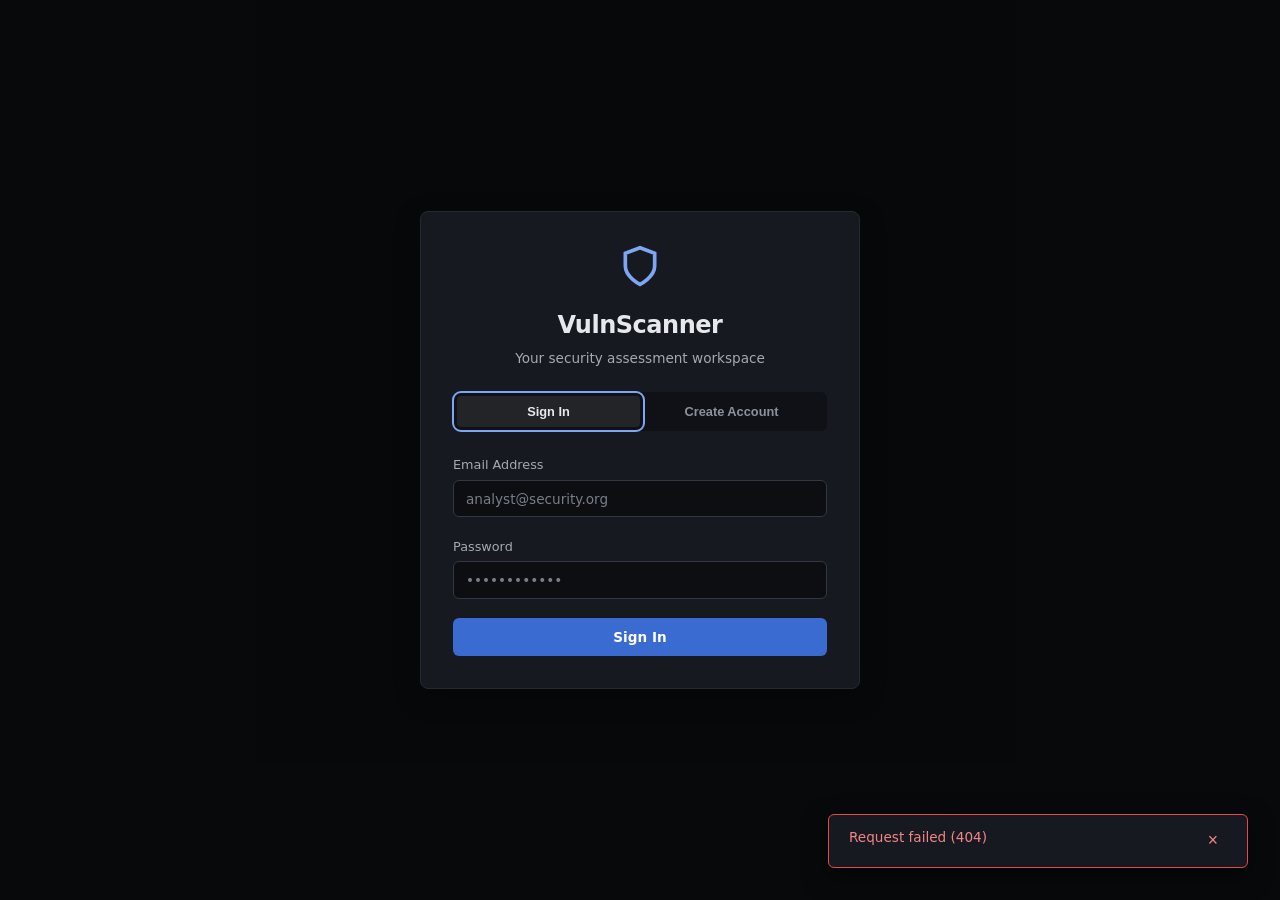
==== commit e9ba79bf: "Restyle console with a neutral theme Replace the neon cyan/purple palette, gradients, glows and glas" ====
--- a/frontend/index.html
+++ b/frontend/index.html
@@ -5,7 +5,7 @@
   <meta name="viewport" content="width=device-width, initial-scale=1.0">
   <title>VulnScanner | Security Assessment Workspace</title>
   <meta name="description" content="Manage authorized security scans, review findings, and prepare vulnerability assessment reports.">
-  <meta name="theme-color" content="#07090e">
+  <meta name="theme-color" content="#0f1115">
   <link rel="stylesheet" href="styles.css">
 </head>
 <body class="cyber-theme">
--- a/frontend/styles.css
+++ b/frontend/styles.css
@@ -1,44 +1,59 @@
 /* ════════════════════════════════════════════════════════════════════════════
-   VULNSCANNER - ADVANCED CYBERSECURITY DESIGN SYSTEM
+   VULNSCANNER - DESIGN SYSTEM
    ════════════════════════════════════════════════════════════════════════════ */
 
 :root {
   color-scheme: dark;
-  --bg-space: #07090e;
-  --bg-deep: #0c1017;
-  --bg-panel: rgba(16, 22, 34, 0.75);
-  --bg-panel-hover: rgba(23, 31, 48, 0.85);
-  --bg-panel-subtle: rgba(255, 255, 255, 0.03);
-  
-  --border-subtle: rgba(255, 255, 255, 0.07);
-  --border-bright: rgba(255, 255, 255, 0.15);
-  --border-cyan: rgba(0, 229, 255, 0.4);
-  
-  --text-primary: #f0f4fc;
-  --text-secondary: #9aa8be;
-  --text-muted: #8a9bb4;
-  
-  --cyan: #00e5ff;
-  --cyan-glow: rgba(0, 229, 255, 0.25);
-  --green: #00f090;
-  --green-glow: rgba(0, 240, 144, 0.25);
-  --red: #ff3366;
-  --red-glow: rgba(255, 51, 102, 0.25);
-  --amber: #ffb700;
-  --amber-glow: rgba(255, 183, 0, 0.25);
-  --violet: #a855f7;
-  --violet-glow: rgba(168, 85, 247, 0.25);
+  --bg-space: #0f1115;
+  --bg-deep: #13161b;
+  --bg-panel: #16191f;
+  --bg-panel-hover: #1c2027;
+  --bg-panel-subtle: rgba(255, 255, 255, 0.025);
+  --bg-sunken: #0c0e12;
+
+  --border-subtle: #252a32;
+  --border-bright: #323843;
+  --border-cyan: rgba(var(--accent-rgb), 0.45);
+
+  --text-primary: #e6e8eb;
+  --text-secondary: #a3aab5;
+  --text-muted: #8b929d;
+
+  /* One muted accent: --accent for text, borders and indicators; --accent-strong for fills. */
+  --accent: #7ea6f2;
+  --accent-rgb: 91, 141, 239;
+  --accent-strong: #3a6bd0;
+  --accent-strong-hover: #4678dc;
+  --on-accent: #ffffff;
+  --focus-ring: rgba(var(--accent-rgb), 0.35);
+
+  /* Status and severity colours, toned down; *-text variants are for text on dark surfaces. */
+  --green: #3fa66b;
+  --green-rgb: 63, 166, 107;
+  --green-text: #6fc996;
+  --red: #e5484d;
+  --red-rgb: 229, 72, 77;
+  --red-text: #f28588;
+  --orange: #e07a3f;
+  --orange-rgb: 224, 122, 63;
+  --orange-text: #f0a06f;
+  --amber: #d2a531;
+  --amber-rgb: 210, 165, 49;
+  --amber-text: #e6c368;
+  --neutral-rgb: 163, 170, 181;
+
+  --code-text: #c5ccd6;
 
   /* Fonts are not downloaded (CSP font-src 'self'); installed faces are used when present. */
   --font-sans: 'Inter', system-ui, -apple-system, 'Segoe UI', Roboto, 'Helvetica Neue', Arial, sans-serif;
   --font-mono: 'Fira Code', ui-monospace, 'Cascadia Code', SFMono-Regular, Menlo, Consolas, 'Liberation Mono', monospace;
 
   --radius-sm: 6px;
-  --radius-md: 10px;
-  --radius-lg: 16px;
+  --radius-md: 8px;
+  --radius-lg: 12px;
   --radius-full: 9999px;
 
-  --transition: all 0.2s cubic-bezier(0.16, 1, 0.3, 1);
+  --transition: all 0.15s ease;
 }
 
 *, *::before, *::after {
@@ -49,9 +64,6 @@
 
 body.cyber-theme {
   background-color: var(--bg-space);
-  background-image: 
-    radial-gradient(at 10% 15%, rgba(0, 229, 255, 0.04) 0px, transparent 50%),
-    radial-gradient(at 85% 80%, rgba(168, 85, 247, 0.04) 0px, transparent 50%);
   color: var(--text-primary);
   font-family: var(--font-sans);
   line-height: 1.5;
@@ -69,23 +81,21 @@
 }
 
 a {
-  color: var(--cyan);
+  color: var(--accent);
   text-decoration: none;
   transition: var(--transition);
 }
 
 a:hover {
-  text-shadow: 0 0 8px var(--cyan-glow);
-}
-
-/* ── Glassmorphism Panels ────────────────────────────────────────────────── */
+  text-decoration: underline;
+}
+
+/* ── Panels ──────────────────────────────────────────────────────────────── */
 .glass-panel {
   background: var(--bg-panel);
-  backdrop-filter: blur(16px);
-  -webkit-backdrop-filter: blur(16px);
   border: 1px solid var(--border-subtle);
   border-radius: var(--radius-md);
-  box-shadow: 0 8px 32px 0 rgba(0, 0, 0, 0.37);
+  box-shadow: 0 1px 2px rgba(0, 0, 0, 0.25);
 }
 
 .glass-panel-subtle {
@@ -94,10 +104,10 @@
   border-radius: var(--radius-sm);
 }
 
-.border-glow-cyan { border-color: rgba(0, 229, 255, 0.2); }
-.border-glow-red { border-color: rgba(255, 51, 102, 0.2); }
-.border-glow-green { border-color: rgba(0, 240, 144, 0.2); }
-.border-glow-amber { border-color: rgba(255, 183, 0, 0.2); }
+.border-glow-cyan { border-color: rgba(var(--accent-rgb), 0.2); }
+.border-glow-red { border-color: rgba(var(--red-rgb), 0.2); }
+.border-glow-green { border-color: rgba(var(--green-rgb), 0.2); }
+.border-glow-amber { border-color: rgba(var(--amber-rgb), 0.2); }
 
 /* ── Layout Shell ────────────────────────────────────────────────────────── */
 .app-layout {
@@ -134,23 +144,20 @@
 .brand-svg {
   width: 28px;
   height: 28px;
-  stroke: var(--cyan);
-  filter: drop-shadow(0 0 6px var(--cyan-glow));
+  stroke: var(--accent);
 }
 
 .brand-title {
   font-size: 1.15rem;
   font-weight: 700;
   letter-spacing: -0.01em;
-  background: linear-gradient(135deg, #ffffff 40%, var(--cyan) 100%);
-  -webkit-background-clip: text;
-  -webkit-text-fill-color: transparent;
+  color: var(--text-primary);
 }
 
 .brand-version {
   font-size: 0.65rem;
   font-family: var(--font-mono);
-  color: var(--cyan);
+  color: var(--accent);
   letter-spacing: 0.05em;
   display: block;
 }
@@ -172,7 +179,7 @@
 
 .select-wrapper select, select, input, textarea {
   width: 100%;
-  background: rgba(8, 12, 18, 0.85);
+  background: var(--bg-sunken);
   border: 1px solid var(--border-bright);
   color: var(--text-primary);
   padding: 0.6rem 0.75rem;
@@ -184,8 +191,8 @@
 }
 
 select:focus, input:focus, textarea:focus {
-  border-color: var(--cyan);
-  box-shadow: 0 0 0 2px var(--cyan-glow);
+  border-color: var(--accent);
+  box-shadow: 0 0 0 3px var(--focus-ring);
 }
 
 /* ── Navigation ──────────────────────────────────────────────────────────── */
@@ -226,15 +233,14 @@
 }
 
 .nav-item.active {
-  background: rgba(0, 229, 255, 0.08);
-  color: var(--cyan);
-  border-left: 3px solid var(--cyan);
+  background: rgba(var(--accent-rgb), 0.08);
+  color: var(--accent);
+  border-left: 3px solid var(--accent);
   font-weight: 600;
 }
 
 .nav-item.active svg {
-  stroke: var(--cyan);
-  filter: drop-shadow(0 0 4px var(--cyan-glow));
+  stroke: var(--accent);
 }
 
 /* ── Sidebar Telemetry ───────────────────────────────────────────────────── */
@@ -266,7 +272,6 @@
 
 .status-indicator.online {
   background: var(--green);
-  box-shadow: 0 0 8px var(--green);
 }
 
 .tool-tags {
@@ -285,7 +290,7 @@
 }
 
 .tool-tag.active {
-  background: rgba(0, 240, 144, 0.1);
+  background: rgba(var(--green-rgb), 0.1);
   color: var(--green);
 }
 
@@ -308,8 +313,8 @@
   width: 32px;
   height: 32px;
   border-radius: 50%;
-  background: linear-gradient(135deg, var(--cyan), var(--violet));
-  color: #000;
+  background: var(--border-bright);
+  color: var(--text-primary);
   font-weight: 700;
   display: flex;
   align-items: center;
@@ -330,7 +335,7 @@
 
 .user-role {
   font-size: 0.65rem;
-  color: var(--cyan);
+  color: var(--accent);
   text-transform: uppercase;
 }
 
@@ -417,10 +422,10 @@
 }
 
 .metric-icon svg { width: 22px; height: 22px; }
-.metric-icon.cyan { background: rgba(0, 229, 255, 0.1); color: var(--cyan); }
-.metric-icon.red { background: rgba(255, 51, 102, 0.1); color: var(--red); }
-.metric-icon.green { background: rgba(0, 240, 144, 0.1); color: var(--green); }
-.metric-icon.amber { background: rgba(255, 183, 0, 0.1); color: var(--amber); }
+.metric-icon.cyan { background: rgba(var(--accent-rgb), 0.1); color: var(--accent); }
+.metric-icon.red { background: rgba(var(--red-rgb), 0.1); color: var(--red); }
+.metric-icon.green { background: rgba(var(--green-rgb), 0.1); color: var(--green); }
+.metric-icon.amber { background: rgba(var(--amber-rgb), 0.1); color: var(--amber); }
 
 .metric-label {
   font-size: 0.75rem;
@@ -440,7 +445,7 @@
 .text-red { color: var(--red) !important; }
 .text-green { color: var(--green) !important; }
 .text-amber { color: var(--amber) !important; }
-.text-cyan { color: var(--cyan) !important; }
+.text-cyan { color: var(--accent) !important; }
 .text-muted { color: var(--text-muted) !important; }
 
 /* ── Dashboard Columns ───────────────────────────────────────────────────── */
@@ -480,15 +485,12 @@
 }
 
 .btn-primary {
-  background: var(--cyan);
-  color: #050b14;
-  box-shadow: 0 0 14px var(--cyan-glow);
+  background: var(--accent-strong);
+  color: var(--on-accent);
 }
 
 .btn-primary:hover {
-  background: #33ebff;
-  box-shadow: 0 0 20px var(--cyan-glow);
-  transform: translateY(-1px);
+  background: var(--accent-strong-hover);
 }
 
 .btn-ghost {
@@ -503,7 +505,7 @@
 }
 
 .btn-danger {
-  background: rgba(255, 51, 102, 0.15);
+  background: rgba(var(--red-rgb), 0.15);
   color: var(--red);
   border: 1px solid var(--red);
 }
@@ -511,18 +513,16 @@
 .btn-danger:hover {
   background: var(--red);
   color: #fff;
-  box-shadow: 0 0 14px var(--red-glow);
 }
 
 .btn-ai {
-  background: linear-gradient(135deg, #7928ca, #ff0080);
-  color: #fff;
-  box-shadow: 0 0 14px rgba(255, 0, 128, 0.25);
+  background: rgba(var(--accent-rgb), 0.12);
+  color: var(--accent);
+  border: 1px solid rgba(var(--accent-rgb), 0.4);
 }
 
 .btn-ai:hover {
-  filter: brightness(1.15);
-  transform: translateY(-1px);
+  background: rgba(var(--accent-rgb), 0.2);
 }
 
 .btn-xs { padding: 0.35rem 0.65rem; font-size: 0.75rem; min-height: 32px; }
@@ -592,19 +592,18 @@
   letter-spacing: 0.03em;
 }
 
-.badge-critical { background: rgba(255, 51, 102, 0.15); color: #ff3366; border: 1px solid #ff3366; }
-.badge-high { background: rgba(255, 107, 0, 0.15); color: #ff6b00; border: 1px solid #ff6b00; }
-.badge-medium { background: rgba(255, 183, 0, 0.15); color: #ffb700; border: 1px solid #ffb700; }
-.badge-low { background: rgba(0, 229, 255, 0.15); color: #00e5ff; border: 1px solid #00e5ff; }
-.badge-info { background: rgba(154, 168, 190, 0.15); color: #9aa8be; border: 1px solid #9aa8be; }
-.badge-success { background: rgba(0, 240, 144, 0.15); color: #00f090; border: 1px solid #00f090; }
+.badge-critical { background: rgba(var(--red-rgb), 0.12); color: var(--red-text); border: 1px solid rgba(var(--red-rgb), 0.35); }
+.badge-high { background: rgba(var(--orange-rgb), 0.12); color: var(--orange-text); border: 1px solid rgba(var(--orange-rgb), 0.35); }
+.badge-medium { background: rgba(var(--amber-rgb), 0.12); color: var(--amber-text); border: 1px solid rgba(var(--amber-rgb), 0.35); }
+.badge-low { background: rgba(var(--accent-rgb), 0.12); color: var(--accent); border: 1px solid rgba(var(--accent-rgb), 0.35); }
+.badge-info { background: rgba(var(--neutral-rgb), 0.12); color: var(--text-secondary); border: 1px solid rgba(var(--neutral-rgb), 0.35); }
+.badge-success { background: rgba(var(--green-rgb), 0.12); color: var(--green-text); border: 1px solid rgba(var(--green-rgb), 0.35); }
 
 /* ── Live Scan Execution Console ─────────────────────────────────────────── */
 .live-scan-card {
   margin-bottom: 1.5rem;
   padding: 1.25rem;
   border: 1px solid var(--border-cyan);
-  box-shadow: 0 0 24px rgba(0, 229, 255, 0.1);
 }
 
 .live-scan-header {
@@ -627,15 +626,13 @@
   width: 10px;
   height: 10px;
   border-radius: 50%;
-  background: var(--cyan);
-  box-shadow: 0 0 0 0 rgba(0, 229, 255, 0.7);
-  animation: pulse 1.6s infinite;
+  background: var(--accent);
+  animation: pulse 2s ease-in-out infinite;
 }
 
 @keyframes pulse {
-  0% { transform: scale(0.95); box-shadow: 0 0 0 0 rgba(0, 229, 255, 0.7); }
-  70% { transform: scale(1); box-shadow: 0 0 0 8px rgba(0, 229, 255, 0); }
-  100% { transform: scale(0.95); box-shadow: 0 0 0 0 rgba(0, 229, 255, 0); }
+  0%, 100% { opacity: 1; }
+  50% { opacity: 0.35; }
 }
 
 .progress-bar-container {
@@ -649,18 +646,18 @@
 .progress-bar {
   width: 0;
   height: 100%;
-  background: linear-gradient(90deg, var(--cyan), var(--green));
+  background: var(--accent);
   transition: width 0.3s ease;
 }
 
 .terminal-window {
-  background: #040609;
+  background: var(--bg-sunken);
   border: 1px solid rgba(255, 255, 255, 0.08);
   border-radius: var(--radius-sm);
   padding: 1rem;
   font-family: var(--font-mono);
   font-size: 0.8rem;
-  color: #79f2c0;
+  color: var(--code-text);
   max-height: 240px;
   overflow-y: auto;
   white-space: pre-wrap;
@@ -675,8 +672,7 @@
   width: 100vw;
   height: 100vh;
   height: 100dvh;
-  background: rgba(3, 5, 8, 0.8);
-  backdrop-filter: blur(8px);
+  background: rgba(5, 6, 8, 0.72);
   display: flex;
   align-items: center;
   justify-content: center;
@@ -774,15 +770,15 @@
   width: 16px;
   height: 16px;
   cursor: pointer;
-  accent-color: var(--cyan);
+  accent-color: var(--accent);
   flex-shrink: 0;
 }
 
 /* ── Auth Card Special ───────────────────────────────────────────────────── */
 .auth-card {
   max-width: 440px;
-  border: 1px solid var(--border-cyan);
-  box-shadow: 0 0 40px rgba(0, 229, 255, 0.15);
+  border: 1px solid var(--border-subtle);
+  box-shadow: 0 8px 24px rgba(0, 0, 0, 0.35);
 }
 
 .auth-header {
@@ -799,8 +795,7 @@
 .shield-icon {
   width: 44px;
   height: 44px;
-  stroke: var(--cyan);
-  filter: drop-shadow(0 0 10px var(--cyan-glow));
+  stroke: var(--accent);
 }
 
 .auth-tabs {
@@ -850,13 +845,13 @@
   align-items: center;
   gap: 0.5rem;
   font-weight: 600;
-  color: #c084fc;
+  color: var(--text-primary);
 }
 
 .ai-icon {
   width: 18px;
   height: 18px;
-  stroke: #c084fc;
+  stroke: var(--accent);
 }
 
 .ai-body {
@@ -866,13 +861,13 @@
 }
 
 .ai-body pre {
-  background: #040609;
+  background: var(--bg-sunken);
   border: 1px solid var(--border-subtle);
   border-radius: var(--radius-sm);
   padding: 0.75rem;
   margin-top: 0.5rem;
   font-family: var(--font-mono);
-  color: #79f2c0;
+  color: var(--code-text);
   overflow-x: auto;
   white-space: pre-wrap;
   overflow-wrap: anywhere;
@@ -893,7 +888,6 @@
 
 .toast {
   background: var(--bg-panel);
-  backdrop-filter: blur(16px);
   border: 1px solid var(--border-bright);
   padding: 0.75rem 1.25rem;
   border-radius: var(--radius-sm);
@@ -925,8 +919,8 @@
 
 .toast-close:hover, .toast-close:focus-visible { border-color: currentColor; }
 
-.toast.toast-error { border-color: var(--red); color: #ff85a1; }
-.toast.toast-success { border-color: var(--green); color: #a3f7bf; }
+.toast.toast-error { border-color: var(--red); color: var(--red-text); }
+.toast.toast-success { border-color: var(--green); color: var(--green-text); }
 
 @keyframes slideIn {
   from { transform: translateX(100%); opacity: 0; }
@@ -960,7 +954,7 @@
 
 /* Keyboard access and interaction states */
 :where(button, a, select, input, textarea, [tabindex]):focus-visible {
-  outline: 2px solid var(--cyan);
+  outline: 2px solid var(--accent);
   outline-offset: 3px;
 }
 
@@ -973,7 +967,7 @@
   z-index: 1000;
   transform: translateY(-160%);
   padding: 0.75rem 1rem;
-  background: var(--cyan);
+  background: var(--accent);
   color: var(--bg-space);
   border-radius: var(--radius-sm);
   font-weight: 600;
@@ -1018,7 +1012,7 @@
 }
 
 .eyebrow {
-  color: var(--cyan);
+  color: var(--accent);
   font-size: 0.65rem;
   font-family: var(--font-mono);
   letter-spacing: 0.1em;
@@ -1049,7 +1043,7 @@
   display: flex;
   align-items: center;
   gap: 0.65rem;
-  background: rgba(0, 229, 255, 0.025);
+  background: rgba(var(--accent-rgb), 0.025);
   border: 1px solid var(--border-subtle);
   border-radius: var(--radius-sm);
   padding: 0.9rem 0.75rem;
@@ -1061,11 +1055,11 @@
   min-width: 0;
 }
 
-.guide-step:hover { background: rgba(0, 229, 255, 0.07); border-color: var(--border-cyan); }
-.step-number { color: var(--cyan); font-family: var(--font-mono); font-size: 0.75rem; }
+.guide-step:hover { background: rgba(var(--accent-rgb), 0.07); border-color: var(--border-cyan); }
+.step-number { color: var(--accent); font-family: var(--font-mono); font-size: 0.75rem; }
 .guide-step strong { display: block; font-size: 0.8rem; font-weight: 600; }
 .guide-step small { display: block; color: var(--text-muted); font-size: 0.7rem; line-height: 1.5; margin-top: 0.3rem; }
-.step-arrow { color: var(--cyan); margin-left: auto; flex-shrink: 0; }
+.step-arrow { color: var(--accent); margin-left: auto; flex-shrink: 0; }
 
 /* Content structure, details, and feedback */
 .panel-header-actions { display: flex; align-items: center; justify-content: space-between; gap: 1.25rem; margin-bottom: 1.5rem; }
@@ -1095,28 +1089,28 @@
 .finding-section { margin-top: 1.4rem; }
 .finding-section h4 { font-size: 0.85rem; margin-bottom: 0.65rem; }
 .desc-text { color: var(--text-secondary); font-size: 0.85rem; line-height: 1.7; white-space: pre-wrap; overflow-wrap: anywhere; }
-.code-preview { font-family: var(--font-mono); font-size: 0.75rem; background: #040609; border: 1px solid var(--border-subtle); padding: 1rem; border-radius: var(--radius-sm); color: var(--text-secondary); max-height: 260px; overflow: auto; white-space: pre-wrap; overflow-wrap: anywhere; }
+.code-preview { font-family: var(--font-mono); font-size: 0.75rem; background: var(--bg-sunken); border: 1px solid var(--border-subtle); padding: 1rem; border-radius: var(--radius-sm); color: var(--text-secondary); max-height: 260px; overflow: auto; white-space: pre-wrap; overflow-wrap: anywhere; }
 .triage-controls { padding-top: 1.25rem; border-top: 1px solid var(--border-subtle); }
 .triage-controls .form-group:last-child { margin-bottom: 0; }
-.profile-meta-box { margin-top: 0.65rem; padding: 0.75rem; font-size: 0.8rem; line-height: 1.6; color: var(--text-secondary); border-left: 2px solid var(--cyan); background: rgba(0, 229, 255, 0.045); }
+.profile-meta-box { margin-top: 0.65rem; padding: 0.75rem; font-size: 0.8rem; line-height: 1.6; color: var(--text-secondary); border-left: 2px solid var(--accent); background: rgba(var(--accent-rgb), 0.045); }
 .alert-box { padding: 1rem; margin-bottom: 1rem; border-radius: var(--radius-sm); font-size: 0.8rem; line-height: 1.65; }
 .alert-box p { margin-top: 0.4rem; }
-.alert-warning { color: #ffd88d; background: rgba(255, 183, 0, 0.065); border: 1px solid rgba(255, 183, 0, 0.3); }
+.alert-warning { color: var(--amber-text); background: rgba(var(--amber-rgb), 0.065); border: 1px solid rgba(var(--amber-rgb), 0.3); }
 .alert-box .checkbox-label { margin-top: 0.75rem; color: inherit; }
 .form-group .checkbox-label { display: flex; }
 .loading-state, .error-state { padding: 2rem 1.25rem; text-align: center; color: var(--text-secondary); font-size: 0.85rem; line-height: 1.7; }
-.error-state { color: #ff9cb5; background: rgba(255, 51, 102, 0.04); }
+.error-state { color: var(--red-text); background: rgba(var(--red-rgb), 0.04); }
 .error-state .btn { margin-top: 0.75rem; }
 .empty-state strong { display: block; color: var(--text-secondary); font-weight: 500; margin-bottom: 0.4rem; }
-.toast.toast-warning { border-color: var(--amber); color: #ffdda0; }
-.toast.toast-info { border-color: var(--cyan); }
-.tool-tag.unavailable { color: var(--amber); background: rgba(255, 183, 0, 0.08); }
+.toast.toast-warning { border-color: var(--amber); color: var(--amber-text); }
+.toast.toast-info { border-color: var(--accent); }
+.tool-tag.unavailable { color: var(--amber); background: rgba(var(--amber-rgb), 0.08); }
 .ai-body > * + * { margin-top: 0.75rem; }
 .ai-body h4, .ai-body h5 { font-size: 0.85rem; margin-top: 1rem; color: var(--text-primary); }
 .ai-body ul, .ai-body ol { padding-left: 1.25rem; }
 .ai-body li + li { margin-top: 0.35rem; }
-.guidance-source { padding: 0.65rem 0.8rem; border: 1px solid var(--border-cyan); border-radius: var(--radius-sm); color: var(--cyan); font-size: 0.75rem; }
-.guidance-source.fallback { border-color: rgba(255, 183, 0, 0.4); color: #ffd88d; background: rgba(255, 183, 0, 0.055); }
+.guidance-source { padding: 0.65rem 0.8rem; border: 1px solid var(--border-cyan); border-radius: var(--radius-sm); color: var(--accent); font-size: 0.75rem; }
+.guidance-source.fallback { border-color: rgba(var(--amber-rgb), 0.4); color: var(--amber-text); background: rgba(var(--amber-rgb), 0.055); }
 .guidance-note { color: var(--text-muted); font-size: 0.8rem; line-height: 1.65; padding-bottom: 0.65rem; border-bottom: 1px solid var(--border-subtle); }
 .finding-summary { display: flex; align-items: center; justify-content: space-between; gap: 1rem; padding: 0.85rem 1rem; }
 .finding-summary + .finding-summary { margin-top: 0.65rem; }
@@ -1124,11 +1118,11 @@
 .finding-summary strong { font-size: 0.8rem; font-weight: 500; overflow-wrap: anywhere; }
 .finding-summary p { font-size: 0.75rem; margin-top: 0.4rem; overflow-wrap: anywhere; }
 .finding-summary .btn { flex-shrink: 0; }
-.scan-error { display: block; color: #ff9cb5; max-width: 280px; font-size: 0.7rem; line-height: 1.6; margin-top: 0.4rem; overflow-wrap: anywhere; }
+.scan-error { display: block; color: var(--red-text); max-width: 280px; font-size: 0.7rem; line-height: 1.6; margin-top: 0.4rem; overflow-wrap: anywhere; }
 .topbar-right { display: flex; align-items: center; gap: 0.6rem; }
 .btn[aria-busy="true"] { cursor: progress; opacity: 0.75; }
 .page-title:focus { outline: none; }
-.page-title:focus-visible { outline: 2px solid var(--cyan); outline-offset: 4px; border-radius: 2px; }
+.page-title:focus-visible { outline: 2px solid var(--accent); outline-offset: 4px; border-radius: 2px; }
 /* Rows stay visible while a list reloads; dim them slightly to show the update. */
 .view-panel[aria-busy="true"] .data-table tbody,
 .view-panel[aria-busy="true"] .findings-mini-list { opacity: 0.7; transition: opacity 0.2s ease; }
@@ -1195,7 +1189,7 @@
   .org-selector-container .btn { white-space: nowrap; margin: 0; }
   .nav-menu { grid-column: 1 / -1; grid-row: 3; flex-direction: row; min-height: 0; overflow-x: auto; padding-bottom: 0.25rem; gap: 0.25rem; scrollbar-width: thin; }
   .nav-item { white-space: nowrap; flex: 0 0 auto; padding: 0.65rem 0.75rem; font-size: 0.8rem; gap: 0.5rem; }
-  .nav-item.active { border-left: none; box-shadow: inset 0 -2px 0 var(--cyan); }
+  .nav-item.active { border-left: none; box-shadow: inset 0 -2px 0 var(--accent); }
   .nav-item svg { width: 16px; height: 16px; }
   .sidebar-telemetry { display: none; }
   .main-content { flex: 1; height: auto; }
